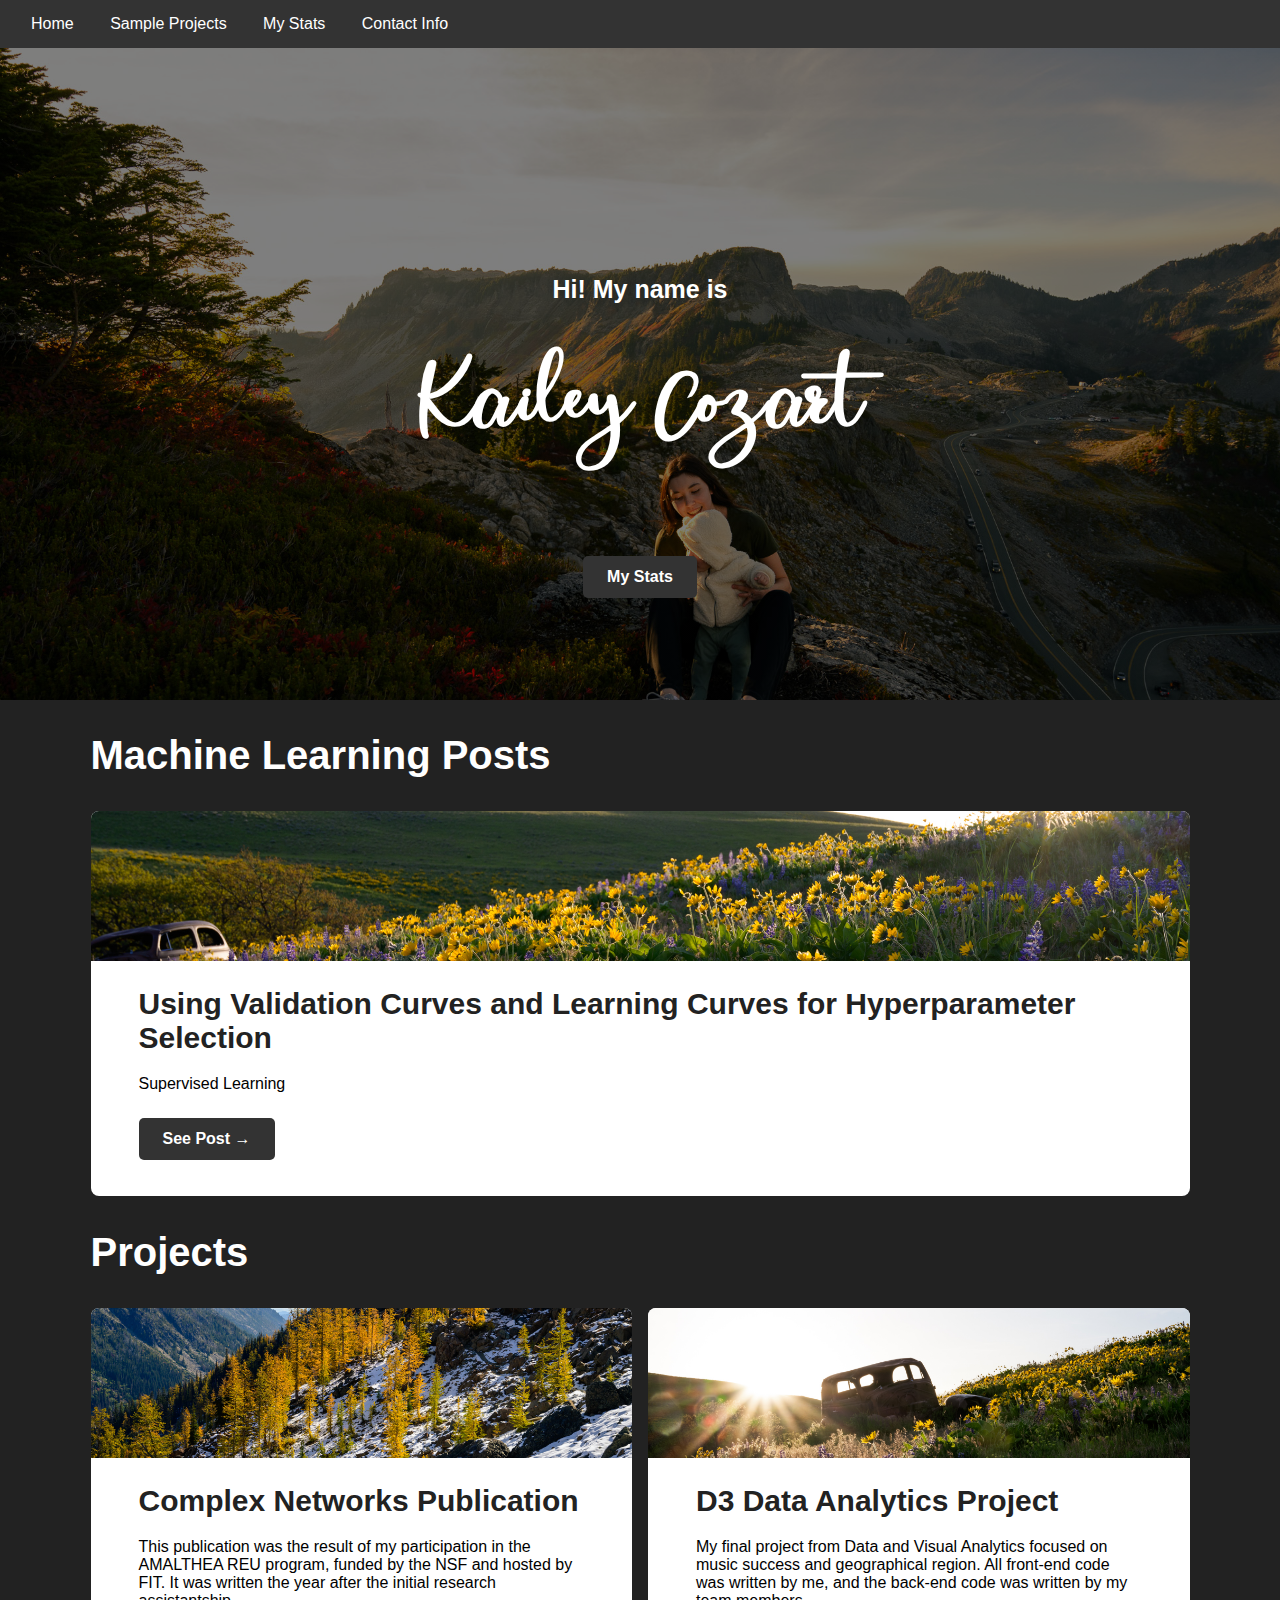
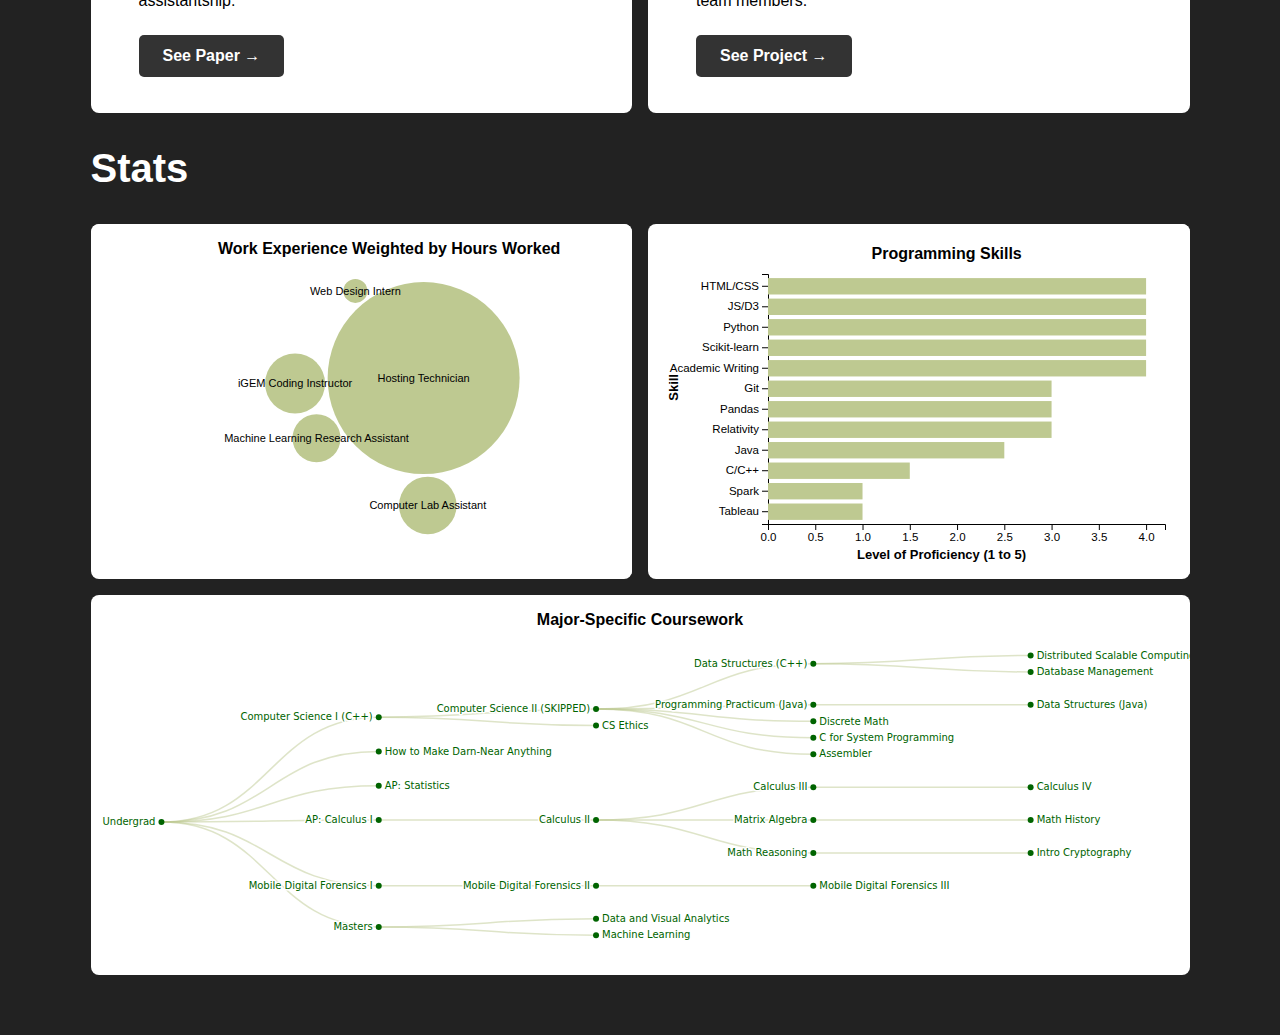
==== index.html @ 741b8b9d "Hide Unfinished Blog" ====
<!-- Written by: Kailey Cozart -->
<!-- References and Sources Listed at Document End: Denoted by [n]-->

<!-- Run Instructions:
    1) In command prompt either: 
    Python 3: python -m http.server 8000
    Python 2: python -m SimpleHTTPServer 8000
    2) In browser: http://localhost:8000/
    3) Navigate to location of index.html
-->

<!-- Limitations:
    1) Only tested in Chrome
    2) Not designed for devices smaller than 1100px
-->

<!DOCTYPE html>
    <meta content="utf-8" http-equiv="encoding">

    <head>
        <title>Kailey's Portfolio</title>

        <!-- D3 JS Library -->
        <script type="text/javascript" src="d3.min.js"></script>
        <script type="text/javascript" src="plot.min.js"></script>
        
        <!-- CSS -->    
        <link rel="stylesheet" type="text/css" href="styles.css">
    </head>

    <body>
        <!-- HTML Elements -->
        <div id="navbar" class="initial-nav">
            <a href="#" class="active">Home</a>
            <a href="#sample-projects">Sample Projects</a>
            <a href="#kaileys-stats">My Stats</a>
            <div class="dropdown">
                <a href="#sample-projects">Contact Info</a>
                <div class="dropdown-content">
                    <a href="https://www.linkedin.com/in/kailey-cozart/" target="_blank">LinkedIn</a>
                </div>
            </div>
        </div>
        <div class="heroDiv">
            <h3 class="fancyTextSmall">Hi! My name is</h1>
            <h1 class="fancyText">Kailey Cozart</h1>
            <a href="#kaileys-stats"><button class="hero-button">My Stats</button></a>
        </div>
        <div id="sample-projects">
            <h2>Machine Learning Posts</h2>
            <div class="grid"> <!-- [8] -->
                <div class="grid-div">
                    <div class="card"><img class="card-photos" src="images/card-photo-4.jpg">
                      <div class="card-content">
                        <h1 class="card-header-text">Using Validation Curves and Learning Curves for Hyperparameter Selection</h1>
                        <p class="card-paragraph-text">Supervised Learning</p>
                        <a href="ml_blogs/curves.html" target="_blank"><button class="card-buttons">See Post <span>&rarr;</span></button></a>
                      </div>
                    </div>
                </div>
                <!-- div class="grid-div">
                  <div class="card"><img class="card-photos" src="images/card-photo-1.jpg">
                    <div class="card-content">
                      <h1 class="card-header-text">Comparing Dimensionality Reduction Algorithms</h1>
                      <p class="card-paragraph-text">IN PROGRESS</p>
                      <a href="ml_blogs/dr.html" target="_blank"><button class="card-buttons">See Post <span>&rarr;</span></button></a>
                    </div>
                  </div>
                </div-->
                <!-- div class="grid-div">
                    <div class="card"><img class="card-photos" src="images/card-photo-3.jpg">
                      <div class="card-content">
                        <h1 class="card-header-text">Comparing Dimensionality Reduction Algorithms</h1>
                        <p class="card-paragraph-text">Unsupervised Learning</p>
                        <a href="ml_blogs/dr.html" target="_blank"><button class="card-buttons">See Post <span>&rarr;</span></button></a>
                      </div>
                    </div>
                </div>
                <div class="grid-div">
                  <div class="card"><img class="card-photos" src="images/card-photo-8.jpg">
                    <div class="card-content">
                      <h1 class="card-header-text">Randomized Optimization and RL</h1>
                      <p class="card-paragraph-text">Randomized Optimization and RL</p>
                      <a href="ml_blogs/dr.html" target="_blank"><button class="card-buttons">See Post <span>&rarr;</span></button></a>
                    </div>
                  </div>
                </div-->
            </div>
        </div>
        <div id="sample-projects">
            <h2>Projects</h2>
            <div class="grid"> <!-- [8] -->
                <div class="grid-div">
                    <div class="card"><img class="card-photos" src="images/card-photo-2.jpg">
                      <div class="card-content">
                        <h1 class="card-header-text">Complex Networks Publication</h1>
                        <p class="card-paragraph-text">This publication was the result of my participation in the AMALTHEA REU program, funded by the NSF and hosted by FIT. It was written the year after the initial research assistantship.</p>
                        <a href="https://link.springer.com/chapter/10.1007/978-3-030-36687-2_68" target="_blank"><button class="card-buttons">See Paper <span>&rarr;</span></button></a>
                      </div>
                    </div>
                </div>
                <div class="grid-div">
                  <div class="card"><img class="card-photos" src="images/card-photo-7.jpg">
                    <div class="card-content">
                      <h1 class="card-header-text">D3 Data Analytics Project</h1>
                      <p class="card-paragraph-text">My final project from Data and Visual Analytics focused on music success and geographical region. All front-end code was written by me, and the back-end code was written by my team members.</p>
                      <a href="d3_project/index.html" target="_blank"><button class="card-buttons">See Project <span>&rarr;</span></button></a>
                    </div>
                  </div>
                </div>
            </div>
        </div>
        <div id="kaileys-stats">
            <h2>Stats</h2>
            <div class="grid"> 
                <div class="grid-div">
                    <div id="bubble-chart" class="container"></div>
                </div>
                <div class="grid-div">
                    <div id="bar-chart" class="container"></div>
                </div>
                <div class="grid-div-long">
                    <div id="tree" class="container"></div>   
                </div>
            </div>
        </div>

        <!-- D3 and Vanilla JS -->
        <script>
            // Define Dimensions for SVGs
            margin = ({top: 20, right: 30, bottom: 30, left: 40})
            var height = 500
            var width = 954
            var genericContainerWidth = width + margin.left + margin.right - (width / 2)
            var genericContainerHeight = height + margin.top + margin.bottom - (height/ 2 ) + 50

            ////  Bubble Chart  //////////////////////////////////////////////////////////////////
            // File to be Loaded for Bubble Chart
            var bubbleChartProm = d3.csv("bubble-chart-data-2.csv")

            // Create SVG for Chart
            var bubbleContainerWidth = genericContainerWidth
            var bubbleContainerHeight = genericContainerHeight
            var bubbleChartSvg = d3.select("#bubble-chart")
                .append("svg")
                .attr("width", bubbleContainerWidth)
                .attr("height", bubbleContainerHeight)
            
            ////  Bar Chart  //////////////////////////////////////////////////////////////////
            // File to be Loaded for Bar Chart
            var barChartProm = d3.csv("bar-chart-data.csv")

            // Create SVG for Chart
            var barChartSvgNoGroup = d3.select("#bar-chart")
                .append("svg")
                .attr("width", genericContainerWidth)
                .attr("height", genericContainerHeight)
            var moveBarChartHorizontal = 75
            var moveBarChartVertical = 30
            var barChartSvg = barChartSvgNoGroup.append("g")
                .attr("transform","translate(" + (margin.left + moveBarChartHorizontal) + "," + (margin.top + moveBarChartVertical) + ")")

            ////  Tree  //////////////////////////////////////////////////////////////////
            // File to be Loaded for Tree
            var treeProm = d3.json("tree-data-2.json")
            
            ////  Promises  //////////////////////////////////////////////////////////////////
            Promise.all([bubbleChartProm, barChartProm, treeProm]).then(ready)

            ////  Ready  //////////////////////////////////////////////////////////////////
            function ready(data) { // This is called when the data has been read
                // We Now Unpack Loaded Data

                ////  Bubble Chart  //////////////////////////////////////////////////////////////////
                bubbleChartData = data[0].map(function(d) {
                    return {
                        name: d.name,
                        value: +d.value * 8 // Read values as numbers, re-size values for bubbles
                    }
                })

                ////  Bar Chart  //////////////////////////////////////////////////////////////////
                var barChartData = data[1].sort(function(b, a){return a.value - b.value})

                ////  Tree  //////////////////////////////////////////////////////////////////
                treeData = data[2]

                ////  Initial Render of All Components //////////////////////////////////////////////////////////////////
                createBubbleChart(bubbleChartData)
                createBarChart(barChartData)
                createTree(treeData)
            }

            
            ////  Tree  //////////////////////////////////////////////////////////////////
            function createTree(treeData) { // References: [4][5][6][7]
                stratifiedTreeData = d3.stratify()(treeData) // Make our data hierarchical
                root = d3.hierarchy(stratifiedTreeData)

                // Create Plot to be Appended Later
                const plot = Plot.plot({
                    axis: null,
                    marginTop: 10,
                    marginBottom: 10,
                    marginLeft: 70,
                    marginRight: 160,
                    width: 1100,
                    height: 300,
                    marks: [
                        Plot.tree(root.descendants(), {
                        path: (node) => node.ancestors().reverse().map(({ data: { id } }) => id).join("|"),
                        delimiter: "|",
                        stroke: "var(--tree-line-color)",
                            fill: (node) => { // Set fill based on level
                                if(node !== undefined) {
                                    if (node.data.data.value == 0) {
                                        return "var(--tree-undergrad-color)"
                                    } else if (node.data.data.value == 100) {
                                        return "var(--tree-100-color)"
                                    } else if (node.data.data.value == 200) {
                                        return "var(--tree-200-color)"
                                    } else if (node.data.data.value == 300) {
                                        return "var(--tree-300-color)"
                                    } else if (node.data.data.value == 400) {
                                        return "var(--tree-400-color)"
                                    } else if (node.data.data.value == 500) {
                                        return "var(--tree-masters-color)"
                                    } else if (node.data.data.value == 600) {
                                        return "var(--tree-600-color)"
                                    } else if (node.data.data.value == 700) {
                                        return "var(--tree-600-color)"
                                    }
                                }
                                return "var(--lighter-color)" 
                            }
                        })
                    ]
                })

                // Add Title to Tree
                tidy_tree = document.querySelector("#tree")
                textToAdd = document.createElement("p")
                textToAdd.innerHTML = "Major-Specific Coursework"
                textToAdd.classList.add("tree-title")
                tidy_tree.appendChild(textToAdd)
                tidy_tree.append(plot)
            }

            ////  Bubble Chart  //////////////////////////////////////////////////////////////////
            function createBubbleChart(bubbleChartData) {
                // Add Chart Title
                bubbleChartSvg.append("text")
                    .text("Work Experience Weighted by Hours Worked")
                    .attr("class", "title")
                    .attr("x", width / 2 - 350)
                    .attr("y", 30)

                // [2] Create Simulation
                var simulation = d3.forceSimulation(bubbleChartData)
                    .force("center", d3.forceCenter(bubbleContainerWidth / 2, bubbleContainerHeight / 2)) // Force center of simulation to be in the middle of the div
                    .force("collide", d3.forceCollide().radius(function(d) { return d.value + 2 })) // Force the bubbles to be near eachother with "+ n" pixels in between
                    .force("x", d3.forceX().strength(0.03).x(function(d) { return bubbleContainerWidth / 2})) // Pull bubbles' x coordinate in the direction of the center
                    .force("y", d3.forceY().strength(0.03).y(function(d) { return bubbleContainerHeight / 2 })) // Pull bubbles' y coordinate in the direction of the center

                // [2] Create Bubbles
                var bubbles = bubbleChartSvg.selectAll(".bubble")
                    .data(bubbleChartData)
                    .enter().append("g")
                    .attr("class", "bubble")
                    .attr("transform", function(d) { return "translate(" + d.x + "," + d.y + ")" })

                bubbles.append("circle")
                    .attr("r", function(d) { return d.value}) // Radius is the number in the value column of our csv
                    .style("fill", "var(--bubble-default-color)") // Bubble color
                    .on("mouseover", function () {
                        d3.select(this).style("fill", "var(--bubble-active-color)")
                    })
                    .on("mouseout", function () {
                        d3.select(this).style("fill", "var(--bubble-default-color)")
                    })

                // [2] Create Bubble Labels
                bubbles.append("text")
                    .attr("dy", ".35em") // Moving the y coordinate of the label so that the label is in the center of the circle
                    .style("text-anchor", "middle") // Anchor the text in the middle of the bubble
                    .text(function(d) { return d.name }) // Label is the string value inside the name column of our csv

                // [2] Start Simulation
                simulation.on("tick", function() {
                    bubbles.attr("transform", function(d) { 
                        return "translate(" + Math.max(d.value, Math.min(bubbleContainerWidth - d.value, d.x)) + "," 
                        + Math.max(d.value, Math.min(bubbleContainerHeight - d.value, d.y)) + ")" })
                })
            }

            ////  Bar Chart  //////////////////////////////////////////////////////////////////
            // Based on [3]
            function createBarChart(barChartData) {

                // Add Chart Title
                barChartSvg.append("text")
                    .text("Programming Skills")
                    .attr("class", "title")
                    .attr("x", width / 4 - 135)
                    .attr("y", -15)

                // Create Y Axis
                var y = d3.scaleBand()
                    .range([0, height / 2])
                    .domain(barChartData.map(function (d) { return d.skill }))
                    .padding(0.2)

                // Create Y Axis Group
                var y_axis = barChartSvg.append("g")
                    .attr("id", "y-axis-a")
                    .call(d3.axisLeft(y))
                    .attr("class", "chart-text")

                // Add Y Axis Label
                y_axis.append("text")
                    .text("Skill")
                    .attr("class", "axis-text")
                    .attr("transform", "rotate(-90)")
                    .attr("x", -100)
                    .attr("y", -90)
                    .style("fill", "black")

                // Create X Axis
                var maxValue = d3.max(barChartData, function (d) { return d.value }) * 1.05 // Max value of X plus a buffer of 0.05
                var x = d3.scaleLinear()
                    .domain([0, maxValue])
                    .range([0, width / 2 - 80])

                // Add X Axis
                var x_axis = barChartSvg.append("g")
                    .call(d3.axisBottom(x))
                    .attr("class", "chart-text")
                    .attr("transform", "translate(0," + height / 2 + ")")

                // Add X Axis Label
                x_axis.append("text")
                    .text("Level of Proficiency (1 to 5)")
                    .attr("class", "axis-text")
                    .attr("x", width / 4 - 65)
                    .attr("y", 35)
                    .style("fill", "black")

                // Create Bars
                barChartSvg.selectAll("mybar")
                    .data(barChartData)
                    .enter()
                    .append("rect")
                    .attr("x", 0)
                    .attr("y", function (d) { return y(d.skill) })
                    .attr("width", function (d) { return x(d.value) })
                    .attr("height", y.bandwidth())
                    .attr("fill", "var(--bar-default-color)")
                    .on("mouseover", function () {
                        d3.select(this).attr("fill", "var(--bar-active-color)")
                    })
                    .on("mouseout", function () {
                        d3.select(this).attr("fill", "var(--bar-default-color)")
                    })
            }

            ////  Navbar Scroll Function  //////////////////////////////////////////////////////////////////
            window.onscroll = function() {
                var navbar = document.getElementById('navbar')
                if (document.body.scrollTop > 20 || document.documentElement.scrollTop > 20) {
                    navbar.classList.add('sticky')
                } else {
                    navbar.classList.remove('sticky')
                }
            }

        </script>
    </body>
</html>

<!-- Sources:
    [1] pixelsurplus.com/products/showtime-free-handmade-calligraphy-font -- Font for Top Div
    [2] d3indepth.com/force-layout/ -- For Simulation Involving Bubbles
    [3] d3-graph-gallery.com/graph/barplot_ordered.html -- For Bar Chart Example
    [4] observablehq.com/plot/getting-started -- For Using Observable Plot
    [5] observablehq.com/@d3/d3-hierarchy -- For Tree Example
    [6] observablehq.com/@enjalot/emotion-tree -- For Tree Example
    [7] observablehq.com/@d3/tree-component -- For Tree Example
    [8] codepel.com/cards/css-cards-with-images -- Grid Cards Example
    [n-1] Some additional help from AI tools via Google searches and OpenAI queries. -- For all sections.
    [n] My previous d3 hw assignments in CSE6242. -- For all sections, especially promises, line charts, bar charts, and tables.

    Not Used Yet:
    [?] d3-graph-gallery.com/graph/line_color_gradient_svg.html -- For Color Gradient Creation
    [?] d3-graph-gallery.com/graph/interactivity_tooltip.html -- For an example of a tooltip.
    [?] stackoverflow.com/questions/22452112/nvd3-clear-svg-before-loading-new-chart -- For clearning svg.
-->
---- styles.css ----
/* Encompassing CSS */
:root {
    --darker-color: #222;
    --lighter-color: #333;
    --nav-active-text-color: #bec991;
    --nav-dropdown-hover-color: #555;
    --component-background-color: white;
    --bar-default-color: #bec991;
    --bar-active-color: darkgreen;
    --bubble-default-color: #bec991;
    --bubble-active-color: darkgreen;
    --tree-line-color: #bec991;
    --tree-undergrad-color: darkgreen;
    --tree-100-color: darkgreen;
    --tree-200-color: darkgreen;
    --tree-300-color: darkgreen;
    --tree-400-color: darkgreen;
    --tree-masters-color: darkgreen;
    --tree-600-color: darkgreen;
}

body, svg {
    background-color: var(--darker-color);
}

h2 {
    font-family: sans-serif;
    font-weight: bold;
    font-size: 40px;
    color: var(--component-background-color);
}

a.text-a {
    font-style: italic;
    color: white;
    text-decoration: none;
}

a.text-a:hover {
    font-weight: bold;
}

/* Navbar CSS */
#navbar {
    font-family: sans-serif;
    padding: 15px;
    position: fixed;
    top: 0;
    width: 100%;
    z-index: 1000;
    transition: background-color 0.3s;
}

#navbar a {
    color: white;
    padding: 14px 16px;
    text-decoration: none;
    font-size: 16px;
    transition: color 0.3s;
}

#navbar a:hover {
    color: var(--nav-active-text-color);
}

.initial-nav {
    background-color: var(--lighter-color);
}

.sticky {
    background-color: var(--darker-color);
}

.dropdown {
    display: inline-block;
}

.dropdown-content {
    display: none;
    position: absolute;
    background-color: var(--lighter-color);
    min-width: 160px;
    box-shadow: 0 8px 16px rgba(0,0,0,0.2);
    z-index: 1;
}

.dropdown-content a {
    color: white;
    padding: 12px 16px;
    display: block;
    text-decoration: none;
}

.dropdown-content a:hover {
    background-color: var(--nav-dropdown-hover-color);
}

.dropdown:hover .dropdown-content {
    display: block;
}

/* Hero Div Component */
body {
    margin: 0px;
}

.heroDiv {
    height: 600px;
    width: 100%;
    min-width: 1100px; /* Keep hero div width at 100% for smaller screens. */
    background: linear-gradient(rgba(0, 0, 0, 0.5), rgba(0, 0, 0, 0.5)), url(images/hero-photo.jpg) no-repeat center center fixed;
        -webkit-background-size: cover;
        -moz-background-size: cover;
        -o-background-size: cover;
        background-size: cover;
    padding-top: 100px;
    text-align: center;
}

@font-face { /* [1] Special Font */
    font-family: showtime;
    src: url(showtime_font/Showtime-Regular.otf) format('otf'),
        url(showtime_font/Showtime-Regular.woff) format('woff'),
        url(showtime_font/Showtime-Regular.woff2) format('woff2'),
        url(showtime_font/Showtime-Regular.ttf) format('ttf');
}

.fancyTextSmall, .fancyText {
    position: relative;
    z-index: 1;
    color: white;
}

.fancyTextSmall {
    font-family: sans-serif;
    font-size: 25px;
    padding-top: 150px;
}

.fancyText {
    font-family: showtime;
    color: white;
    font-size: 100px;
    margin-top: 0px;
}

.hero-button, .card-buttons {
    display: inline-block;
    padding: 12px 24px;
    font-size: 16px;
    font-weight: bold;
    text-align: center;
    text-decoration: none;
    cursor: pointer;
    border: none;
    border-radius: 5px;
    transition: background-color 0.3s, color 0.3s;
    background-color: var(--lighter-color);
    color: white;
}

.hero-button:hover, .card-buttons:hover {
    background-color: var(--darker-color);
}

/* Shared Component CSS */
#kaileys-stats, #sample-projects {
    width: 1099px;
    margin: auto;
}

#bubble-chart > svg, #line-chart > svg, #bar-chart > svg {
    background-color: var(--component-background-color);
    border-radius: 8px;
    margin-bottom: 1px;
}

.container {
    float: left;
}

.title {
    font-family: sans-serif;
    font-weight: bold;
}

.axis-text {
    font-size: 13px;
    font-weight: bolder;
}

.chart-text {
    font-size: 11.5px;
}

/* Stat Section */
#kaileys-stats {
    margin-bottom: 30px;
    padding-top: 0px;
}

.grid-div-long {
    grid-column: span 2;
}
        
/* Bubble Chart Component */
.bubble {
    font-family: sans-serif;
    font-size: 11px;
}

/* Bar Chart Component */
#bar-chart { 
    margin-left: 5px;
}

/* margin-left: 5px; */
.plot-d6a7b5 {
    background-color: var(--component-background-color);
}

#tree {
    padding-bottom: 30px;
    margin-bottom: 30px;
    background-color: var(--component-background-color);
    border-radius: 8px;
}

.tree-title {
    text-align: center;
    font-family: sans-serif;
    font-weight: bold;
}

/* Sample Projects Section [8] */
#sample-projects {
    background-color: var(--darker-color);
    margin-bottom: 30px;
}

.grid {
    display: grid;
    width: 100%;
    gap: 1rem;
    grid-template-columns: repeat(auto-fit, minmax(30rem, 1fr));
    align-items: start;
}

@media (max-width: 60em) {
    .grid {
        gap: 3rem;
    }
}

.grid-div {
    background-color: #fff;
    border-radius: 8px;
    overflow: hidden;
    /* box-shadow: 0 3rem 6rem rgba(0, 0, 0, 0.1); */
    cursor: pointer;
    transition: 0.2s;
}

.grid-div:hover {
    /* transform: translateY(-0.5%); Move card up on mouseover */
    /* box-shadow: 0 4rem 8rem rgba(0, 0, 0, 0.2); Change box shadow on mouseover */
}

.card-photos {
    display: block;
    width: 100%;
    height: 150px;
    object-fit: cover;
}

.card-content {
    padding: 1rem 3rem;
}

.card-header-text, .card-paragraph-text {
    font-family: sans-serif;
}

.card-header-text {
    font-size: 30px;
    font-weight: bold;
    color: var(--darker-color);
    margin-top: 10px;
}

.card-paragraph-text {
    margin-bottom: 25px;
}

.card-buttons {
    margin-bottom: 20px;
}

/* Blog Posts Section */

.blog-text {
    color: white;
    padding-right: 15em;
    font-family: sans-serif;
}

.blog-photos {
    width: 50%;
    border-radius: 5px;
}

.blog-subheader {
    color: white;
    font-style: italic;
    letter-spacing: 0.1em;
    font-family: sans-serif;
}
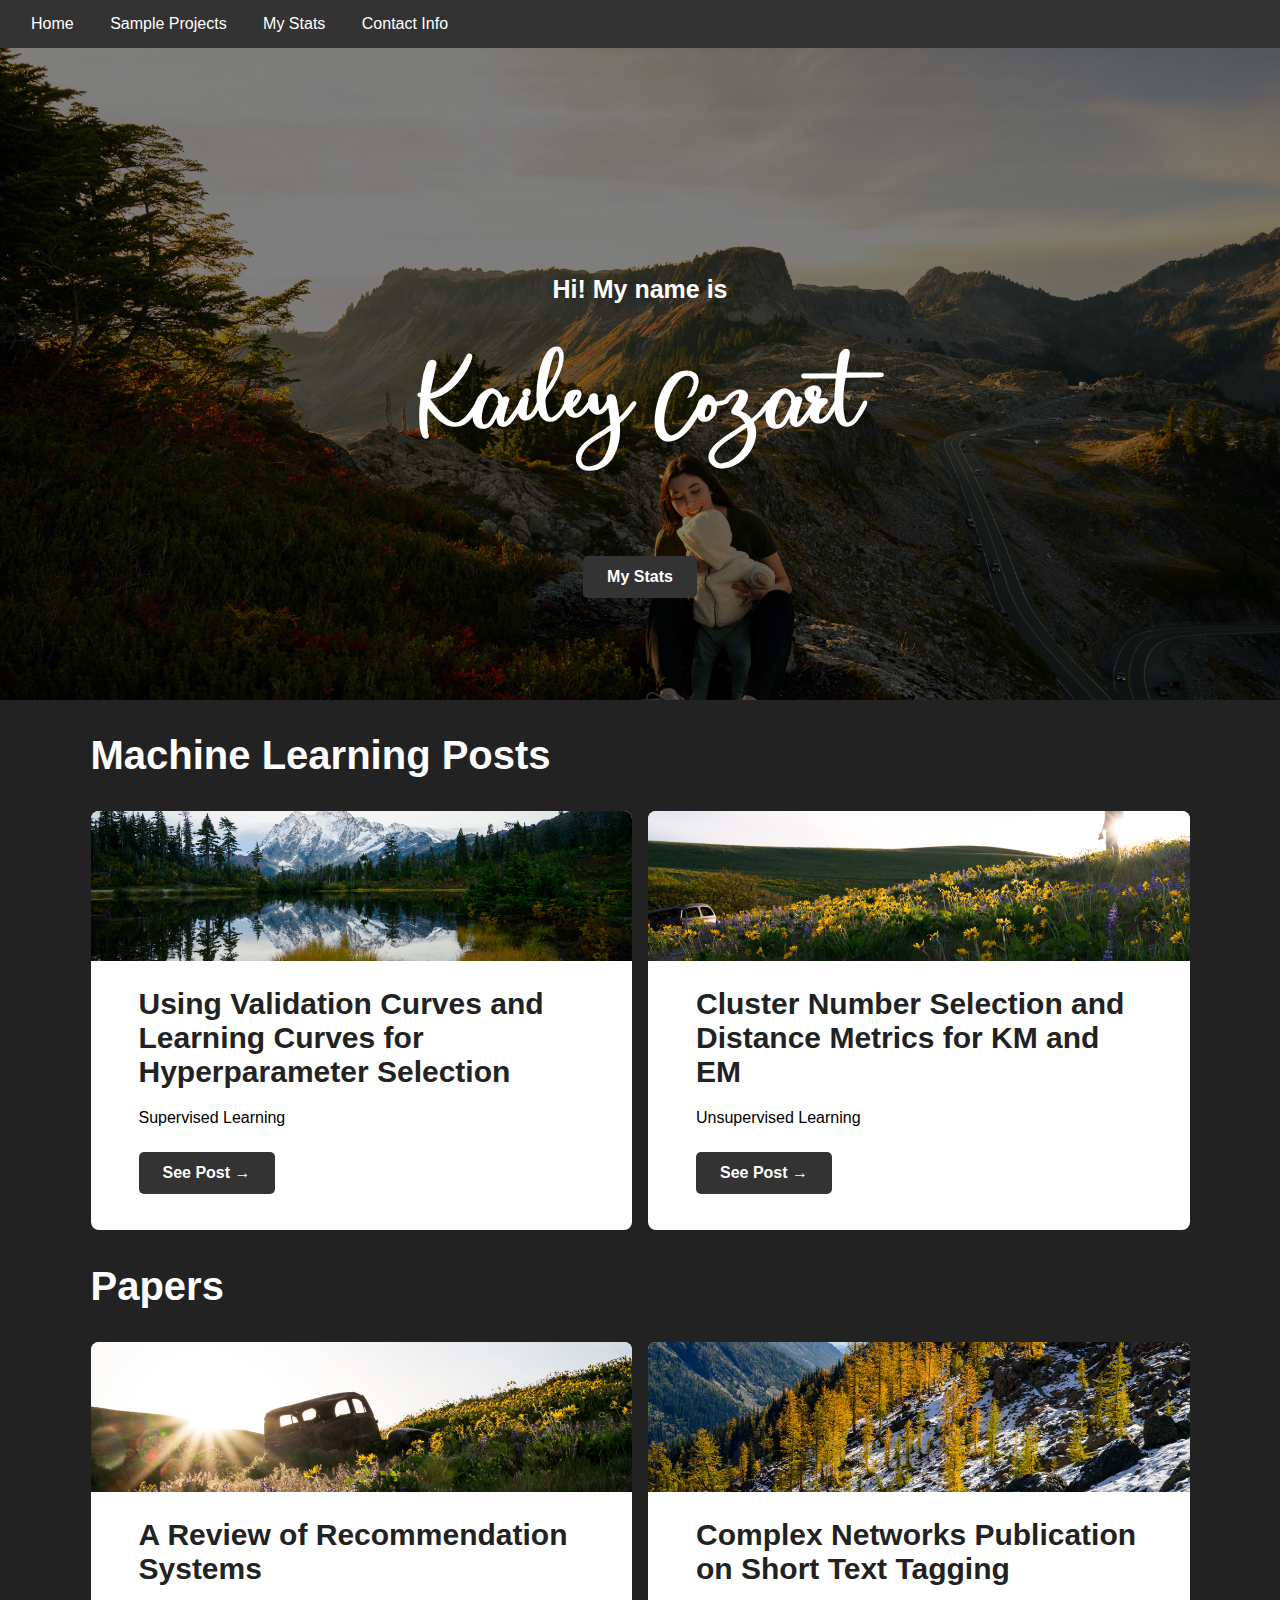
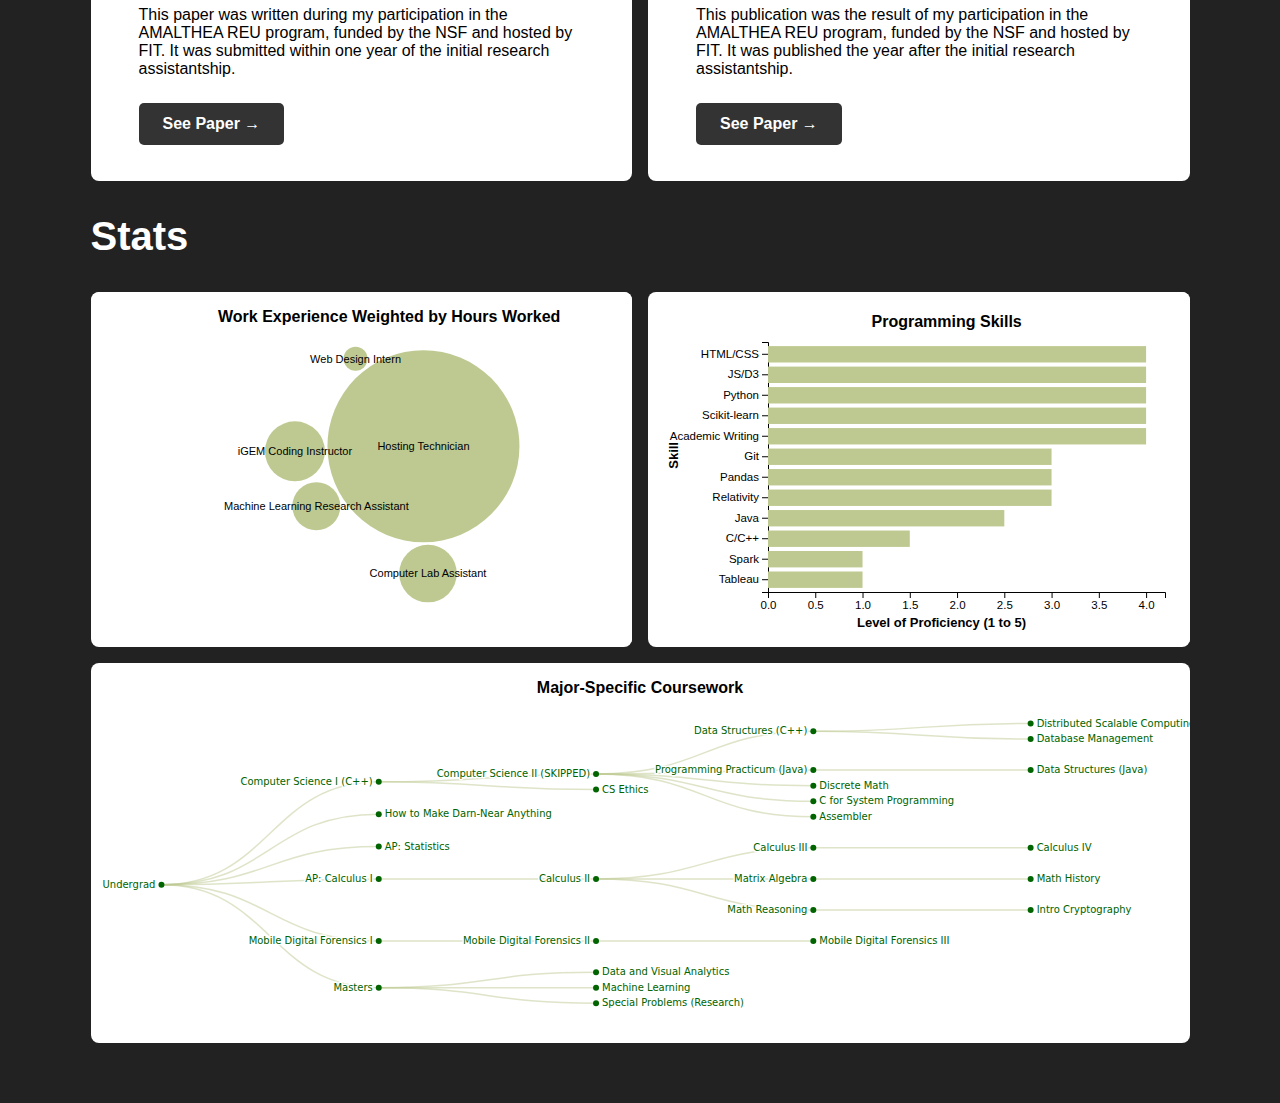
==== commit 041e678b: "Added unsupervised learning post. Removed projects section for now." ====
--- a/index.html
+++ b/index.html
@@ -1,396 +1,412 @@
-<!-- Written by: Kailey Cozart -->
-<!-- References and Sources Listed at Document End: Denoted by [n]-->
-
-<!-- Run Instructions:
-    1) In command prompt either: 
-    Python 3: python -m http.server 8000
-    Python 2: python -m SimpleHTTPServer 8000
-    2) In browser: http://localhost:8000/
-    3) Navigate to location of index.html
--->
-
-<!-- Limitations:
-    1) Only tested in Chrome
-    2) Not designed for devices smaller than 1100px
--->
-
-<!DOCTYPE html>
-    <meta content="utf-8" http-equiv="encoding">
-
-    <head>
-        <title>Kailey's Portfolio</title>
-
-        <!-- D3 JS Library -->
-        <script type="text/javascript" src="d3.min.js"></script>
-        <script type="text/javascript" src="plot.min.js"></script>
-        
-        <!-- CSS -->    
-        <link rel="stylesheet" type="text/css" href="styles.css">
-    </head>
-
-    <body>
-        <!-- HTML Elements -->
-        <div id="navbar" class="initial-nav">
-            <a href="#" class="active">Home</a>
-            <a href="#sample-projects">Sample Projects</a>
-            <a href="#kaileys-stats">My Stats</a>
-            <div class="dropdown">
-                <a href="#sample-projects">Contact Info</a>
-                <div class="dropdown-content">
-                    <a href="https://www.linkedin.com/in/kailey-cozart/" target="_blank">LinkedIn</a>
-                </div>
-            </div>
-        </div>
-        <div class="heroDiv">
-            <h3 class="fancyTextSmall">Hi! My name is</h1>
-            <h1 class="fancyText">Kailey Cozart</h1>
-            <a href="#kaileys-stats"><button class="hero-button">My Stats</button></a>
-        </div>
-        <div id="sample-projects">
-            <h2>Machine Learning Posts</h2>
-            <div class="grid"> <!-- [8] -->
-                <div class="grid-div">
-                    <div class="card"><img class="card-photos" src="images/card-photo-4.jpg">
-                      <div class="card-content">
-                        <h1 class="card-header-text">Using Validation Curves and Learning Curves for Hyperparameter Selection</h1>
-                        <p class="card-paragraph-text">Supervised Learning</p>
-                        <a href="ml_blogs/curves.html" target="_blank"><button class="card-buttons">See Post <span>&rarr;</span></button></a>
-                      </div>
-                    </div>
-                </div>
-                <!-- div class="grid-div">
-                  <div class="card"><img class="card-photos" src="images/card-photo-1.jpg">
-                    <div class="card-content">
-                      <h1 class="card-header-text">Comparing Dimensionality Reduction Algorithms</h1>
-                      <p class="card-paragraph-text">IN PROGRESS</p>
-                      <a href="ml_blogs/dr.html" target="_blank"><button class="card-buttons">See Post <span>&rarr;</span></button></a>
-                    </div>
-                  </div>
-                </div-->
-                <!-- div class="grid-div">
-                    <div class="card"><img class="card-photos" src="images/card-photo-3.jpg">
-                      <div class="card-content">
-                        <h1 class="card-header-text">Comparing Dimensionality Reduction Algorithms</h1>
-                        <p class="card-paragraph-text">Unsupervised Learning</p>
-                        <a href="ml_blogs/dr.html" target="_blank"><button class="card-buttons">See Post <span>&rarr;</span></button></a>
-                      </div>
-                    </div>
-                </div>
-                <div class="grid-div">
-                  <div class="card"><img class="card-photos" src="images/card-photo-8.jpg">
-                    <div class="card-content">
-                      <h1 class="card-header-text">Randomized Optimization and RL</h1>
-                      <p class="card-paragraph-text">Randomized Optimization and RL</p>
-                      <a href="ml_blogs/dr.html" target="_blank"><button class="card-buttons">See Post <span>&rarr;</span></button></a>
-                    </div>
-                  </div>
-                </div-->
-            </div>
-        </div>
-        <div id="sample-projects">
-            <h2>Projects</h2>
-            <div class="grid"> <!-- [8] -->
-                <div class="grid-div">
-                    <div class="card"><img class="card-photos" src="images/card-photo-2.jpg">
-                      <div class="card-content">
-                        <h1 class="card-header-text">Complex Networks Publication</h1>
-                        <p class="card-paragraph-text">This publication was the result of my participation in the AMALTHEA REU program, funded by the NSF and hosted by FIT. It was written the year after the initial research assistantship.</p>
-                        <a href="https://link.springer.com/chapter/10.1007/978-3-030-36687-2_68" target="_blank"><button class="card-buttons">See Paper <span>&rarr;</span></button></a>
-                      </div>
-                    </div>
-                </div>
-                <div class="grid-div">
-                  <div class="card"><img class="card-photos" src="images/card-photo-7.jpg">
-                    <div class="card-content">
-                      <h1 class="card-header-text">D3 Data Analytics Project</h1>
-                      <p class="card-paragraph-text">My final project from Data and Visual Analytics focused on music success and geographical region. All front-end code was written by me, and the back-end code was written by my team members.</p>
-                      <a href="d3_project/index.html" target="_blank"><button class="card-buttons">See Project <span>&rarr;</span></button></a>
-                    </div>
-                  </div>
-                </div>
-            </div>
-        </div>
-        <div id="kaileys-stats">
-            <h2>Stats</h2>
-            <div class="grid"> 
-                <div class="grid-div">
-                    <div id="bubble-chart" class="container"></div>
-                </div>
-                <div class="grid-div">
-                    <div id="bar-chart" class="container"></div>
-                </div>
-                <div class="grid-div-long">
-                    <div id="tree" class="container"></div>   
-                </div>
-            </div>
-        </div>
-
-        <!-- D3 and Vanilla JS -->
-        <script>
-            // Define Dimensions for SVGs
-            margin = ({top: 20, right: 30, bottom: 30, left: 40})
-            var height = 500
-            var width = 954
-            var genericContainerWidth = width + margin.left + margin.right - (width / 2)
-            var genericContainerHeight = height + margin.top + margin.bottom - (height/ 2 ) + 50
-
-            ////  Bubble Chart  //////////////////////////////////////////////////////////////////
-            // File to be Loaded for Bubble Chart
-            var bubbleChartProm = d3.csv("bubble-chart-data-2.csv")
-
-            // Create SVG for Chart
-            var bubbleContainerWidth = genericContainerWidth
-            var bubbleContainerHeight = genericContainerHeight
-            var bubbleChartSvg = d3.select("#bubble-chart")
-                .append("svg")
-                .attr("width", bubbleContainerWidth)
-                .attr("height", bubbleContainerHeight)
-            
-            ////  Bar Chart  //////////////////////////////////////////////////////////////////
-            // File to be Loaded for Bar Chart
-            var barChartProm = d3.csv("bar-chart-data.csv")
-
-            // Create SVG for Chart
-            var barChartSvgNoGroup = d3.select("#bar-chart")
-                .append("svg")
-                .attr("width", genericContainerWidth)
-                .attr("height", genericContainerHeight)
-            var moveBarChartHorizontal = 75
-            var moveBarChartVertical = 30
-            var barChartSvg = barChartSvgNoGroup.append("g")
-                .attr("transform","translate(" + (margin.left + moveBarChartHorizontal) + "," + (margin.top + moveBarChartVertical) + ")")
-
-            ////  Tree  //////////////////////////////////////////////////////////////////
-            // File to be Loaded for Tree
-            var treeProm = d3.json("tree-data-2.json")
-            
-            ////  Promises  //////////////////////////////////////////////////////////////////
-            Promise.all([bubbleChartProm, barChartProm, treeProm]).then(ready)
-
-            ////  Ready  //////////////////////////////////////////////////////////////////
-            function ready(data) { // This is called when the data has been read
-                // We Now Unpack Loaded Data
-
-                ////  Bubble Chart  //////////////////////////////////////////////////////////////////
-                bubbleChartData = data[0].map(function(d) {
-                    return {
-                        name: d.name,
-                        value: +d.value * 8 // Read values as numbers, re-size values for bubbles
-                    }
-                })
-
-                ////  Bar Chart  //////////////////////////////////////////////////////////////////
-                var barChartData = data[1].sort(function(b, a){return a.value - b.value})
-
-                ////  Tree  //////////////////////////////////////////////////////////////////
-                treeData = data[2]
-
-                ////  Initial Render of All Components //////////////////////////////////////////////////////////////////
-                createBubbleChart(bubbleChartData)
-                createBarChart(barChartData)
-                createTree(treeData)
-            }
-
-            
-            ////  Tree  //////////////////////////////////////////////////////////////////
-            function createTree(treeData) { // References: [4][5][6][7]
-                stratifiedTreeData = d3.stratify()(treeData) // Make our data hierarchical
-                root = d3.hierarchy(stratifiedTreeData)
-
-                // Create Plot to be Appended Later
-                const plot = Plot.plot({
-                    axis: null,
-                    marginTop: 10,
-                    marginBottom: 10,
-                    marginLeft: 70,
-                    marginRight: 160,
-                    width: 1100,
-                    height: 300,
-                    marks: [
-                        Plot.tree(root.descendants(), {
-                        path: (node) => node.ancestors().reverse().map(({ data: { id } }) => id).join("|"),
-                        delimiter: "|",
-                        stroke: "var(--tree-line-color)",
-                            fill: (node) => { // Set fill based on level
-                                if(node !== undefined) {
-                                    if (node.data.data.value == 0) {
-                                        return "var(--tree-undergrad-color)"
-                                    } else if (node.data.data.value == 100) {
-                                        return "var(--tree-100-color)"
-                                    } else if (node.data.data.value == 200) {
-                                        return "var(--tree-200-color)"
-                                    } else if (node.data.data.value == 300) {
-                                        return "var(--tree-300-color)"
-                                    } else if (node.data.data.value == 400) {
-                                        return "var(--tree-400-color)"
-                                    } else if (node.data.data.value == 500) {
-                                        return "var(--tree-masters-color)"
-                                    } else if (node.data.data.value == 600) {
-                                        return "var(--tree-600-color)"
-                                    } else if (node.data.data.value == 700) {
-                                        return "var(--tree-600-color)"
-                                    }
-                                }
-                                return "var(--lighter-color)" 
-                            }
-                        })
-                    ]
-                })
-
-                // Add Title to Tree
-                tidy_tree = document.querySelector("#tree")
-                textToAdd = document.createElement("p")
-                textToAdd.innerHTML = "Major-Specific Coursework"
-                textToAdd.classList.add("tree-title")
-                tidy_tree.appendChild(textToAdd)
-                tidy_tree.append(plot)
-            }
-
-            ////  Bubble Chart  //////////////////////////////////////////////////////////////////
-            function createBubbleChart(bubbleChartData) {
-                // Add Chart Title
-                bubbleChartSvg.append("text")
-                    .text("Work Experience Weighted by Hours Worked")
-                    .attr("class", "title")
-                    .attr("x", width / 2 - 350)
-                    .attr("y", 30)
-
-                // [2] Create Simulation
-                var simulation = d3.forceSimulation(bubbleChartData)
-                    .force("center", d3.forceCenter(bubbleContainerWidth / 2, bubbleContainerHeight / 2)) // Force center of simulation to be in the middle of the div
-                    .force("collide", d3.forceCollide().radius(function(d) { return d.value + 2 })) // Force the bubbles to be near eachother with "+ n" pixels in between
-                    .force("x", d3.forceX().strength(0.03).x(function(d) { return bubbleContainerWidth / 2})) // Pull bubbles' x coordinate in the direction of the center
-                    .force("y", d3.forceY().strength(0.03).y(function(d) { return bubbleContainerHeight / 2 })) // Pull bubbles' y coordinate in the direction of the center
-
-                // [2] Create Bubbles
-                var bubbles = bubbleChartSvg.selectAll(".bubble")
-                    .data(bubbleChartData)
-                    .enter().append("g")
-                    .attr("class", "bubble")
-                    .attr("transform", function(d) { return "translate(" + d.x + "," + d.y + ")" })
-
-                bubbles.append("circle")
-                    .attr("r", function(d) { return d.value}) // Radius is the number in the value column of our csv
-                    .style("fill", "var(--bubble-default-color)") // Bubble color
-                    .on("mouseover", function () {
-                        d3.select(this).style("fill", "var(--bubble-active-color)")
-                    })
-                    .on("mouseout", function () {
-                        d3.select(this).style("fill", "var(--bubble-default-color)")
-                    })
-
-                // [2] Create Bubble Labels
-                bubbles.append("text")
-                    .attr("dy", ".35em") // Moving the y coordinate of the label so that the label is in the center of the circle
-                    .style("text-anchor", "middle") // Anchor the text in the middle of the bubble
-                    .text(function(d) { return d.name }) // Label is the string value inside the name column of our csv
-
-                // [2] Start Simulation
-                simulation.on("tick", function() {
-                    bubbles.attr("transform", function(d) { 
-                        return "translate(" + Math.max(d.value, Math.min(bubbleContainerWidth - d.value, d.x)) + "," 
-                        + Math.max(d.value, Math.min(bubbleContainerHeight - d.value, d.y)) + ")" })
-                })
-            }
-
-            ////  Bar Chart  //////////////////////////////////////////////////////////////////
-            // Based on [3]
-            function createBarChart(barChartData) {
-
-                // Add Chart Title
-                barChartSvg.append("text")
-                    .text("Programming Skills")
-                    .attr("class", "title")
-                    .attr("x", width / 4 - 135)
-                    .attr("y", -15)
-
-                // Create Y Axis
-                var y = d3.scaleBand()
-                    .range([0, height / 2])
-                    .domain(barChartData.map(function (d) { return d.skill }))
-                    .padding(0.2)
-
-                // Create Y Axis Group
-                var y_axis = barChartSvg.append("g")
-                    .attr("id", "y-axis-a")
-                    .call(d3.axisLeft(y))
-                    .attr("class", "chart-text")
-
-                // Add Y Axis Label
-                y_axis.append("text")
-                    .text("Skill")
-                    .attr("class", "axis-text")
-                    .attr("transform", "rotate(-90)")
-                    .attr("x", -100)
-                    .attr("y", -90)
-                    .style("fill", "black")
-
-                // Create X Axis
-                var maxValue = d3.max(barChartData, function (d) { return d.value }) * 1.05 // Max value of X plus a buffer of 0.05
-                var x = d3.scaleLinear()
-                    .domain([0, maxValue])
-                    .range([0, width / 2 - 80])
-
-                // Add X Axis
-                var x_axis = barChartSvg.append("g")
-                    .call(d3.axisBottom(x))
-                    .attr("class", "chart-text")
-                    .attr("transform", "translate(0," + height / 2 + ")")
-
-                // Add X Axis Label
-                x_axis.append("text")
-                    .text("Level of Proficiency (1 to 5)")
-                    .attr("class", "axis-text")
-                    .attr("x", width / 4 - 65)
-                    .attr("y", 35)
-                    .style("fill", "black")
-
-                // Create Bars
-                barChartSvg.selectAll("mybar")
-                    .data(barChartData)
-                    .enter()
-                    .append("rect")
-                    .attr("x", 0)
-                    .attr("y", function (d) { return y(d.skill) })
-                    .attr("width", function (d) { return x(d.value) })
-                    .attr("height", y.bandwidth())
-                    .attr("fill", "var(--bar-default-color)")
-                    .on("mouseover", function () {
-                        d3.select(this).attr("fill", "var(--bar-active-color)")
-                    })
-                    .on("mouseout", function () {
-                        d3.select(this).attr("fill", "var(--bar-default-color)")
-                    })
-            }
-
-            ////  Navbar Scroll Function  //////////////////////////////////////////////////////////////////
-            window.onscroll = function() {
-                var navbar = document.getElementById('navbar')
-                if (document.body.scrollTop > 20 || document.documentElement.scrollTop > 20) {
-                    navbar.classList.add('sticky')
-                } else {
-                    navbar.classList.remove('sticky')
-                }
-            }
-
-        </script>
-    </body>
-</html>
-
-<!-- Sources:
-    [1] pixelsurplus.com/products/showtime-free-handmade-calligraphy-font -- Font for Top Div
-    [2] d3indepth.com/force-layout/ -- For Simulation Involving Bubbles
-    [3] d3-graph-gallery.com/graph/barplot_ordered.html -- For Bar Chart Example
-    [4] observablehq.com/plot/getting-started -- For Using Observable Plot
-    [5] observablehq.com/@d3/d3-hierarchy -- For Tree Example
-    [6] observablehq.com/@enjalot/emotion-tree -- For Tree Example
-    [7] observablehq.com/@d3/tree-component -- For Tree Example
-    [8] codepel.com/cards/css-cards-with-images -- Grid Cards Example
-    [n-1] Some additional help from AI tools via Google searches and OpenAI queries. -- For all sections.
-    [n] My previous d3 hw assignments in CSE6242. -- For all sections, especially promises, line charts, bar charts, and tables.
-
-    Not Used Yet:
-    [?] d3-graph-gallery.com/graph/line_color_gradient_svg.html -- For Color Gradient Creation
-    [?] d3-graph-gallery.com/graph/interactivity_tooltip.html -- For an example of a tooltip.
-    [?] stackoverflow.com/questions/22452112/nvd3-clear-svg-before-loading-new-chart -- For clearning svg.
+<!-- Written by: Kailey Cozart -->
+<!-- References and Sources Listed at Document End: Denoted by [n]-->
+
+<!-- Run Instructions:
+    1) In command prompt either: 
+    Python 3: python -m http.server 8000
+    Python 2: python -m SimpleHTTPServer 8000
+    2) In browser: http://localhost:8000/
+    3) Navigate to location of index.html
+-->
+
+<!-- Limitations:
+    1) Only tested in Chrome
+    2) Not designed for devices smaller than 1100px
+-->
+
+<!DOCTYPE html>
+    <meta content="utf-8" http-equiv="encoding">
+
+    <head>
+        <title>Kailey's Portfolio</title>
+
+        <!-- D3 JS Library -->
+        <script type="text/javascript" src="d3.min.js"></script>
+        <script type="text/javascript" src="plot.min.js"></script>
+        
+        <!-- CSS -->    
+        <link rel="stylesheet" type="text/css" href="styles.css">
+    </head>
+
+    <body>
+        <!-- HTML Elements -->
+        <div id="navbar" class="initial-nav">
+            <a href="#" class="active">Home</a>
+            <a href="#sample-projects">Sample Projects</a>
+            <a href="#kaileys-stats">My Stats</a>
+            <div class="dropdown">
+                <a href="#sample-projects">Contact Info</a>
+                <div class="dropdown-content">
+                    <a href="https://www.linkedin.com/in/kailey-cozart/" target="_blank">LinkedIn</a>
+                </div>
+            </div>
+        </div>
+        <div class="heroDiv">
+            <h3 class="fancyTextSmall">Hi! My name is</h1>
+            <h1 class="fancyText">Kailey Cozart</h1>
+            <a href="#kaileys-stats"><button class="hero-button">My Stats</button></a>
+        </div>
+        <div id="sample-projects">
+            <h2>Machine Learning Posts</h2>
+            <div class="grid"> <!-- [8] -->
+                <div class="grid-div">
+                    <div class="card"><img class="card-photos" src="images/card-photo-8.jpg">
+                      <div class="card-content">
+                        <h1 class="card-header-text">Using Validation Curves and Learning Curves for Hyperparameter Selection</h1>
+                        <p class="card-paragraph-text">Supervised Learning</p>
+                        <a href="ml_blogs/curves.html" target="_blank"><button class="card-buttons">See Post <span>&rarr;</span></button></a>
+                      </div>
+                    </div>
+                </div>
+                <div class="grid-div">
+                  <div class="card"><img class="card-photos" src="images/card-photo-4.jpg">
+                    <div class="card-content">
+                      <h1 class="card-header-text">Cluster Number Selection and Distance Metrics for KM and EM</h1>
+                      <p class="card-paragraph-text">Unsupervised Learning</p>
+                      <a href="ml_blogs/dr.html" target="_blank"><button class="card-buttons">See Post <span>&rarr;</span></button></a>
+                    </div>
+                  </div>
+                </div>
+                <!-- div class="grid-div">
+                    <div class="card"><img class="card-photos" src="images/card-photo-3.jpg">
+                      <div class="card-content">
+                        <h1 class="card-header-text">Comparing Dimensionality Reduction Algorithms</h1>
+                        <p class="card-paragraph-text">Unsupervised Learning</p>
+                        <a href="ml_blogs/dr.html" target="_blank"><button class="card-buttons">See Post <span>&rarr;</span></button></a>
+                      </div>
+                    </div>
+                </div>
+                <div class="grid-div">
+                  <div class="card"><img class="card-photos" src="images/card-photo-8.jpg">
+                    <div class="card-content">
+                      <h1 class="card-header-text">Randomized Optimization and RL</h1>
+                      <p class="card-paragraph-text">Randomized Optimization and RL</p>
+                      <a href="ml_blogs/dr.html" target="_blank"><button class="card-buttons">See Post <span>&rarr;</span></button></a>
+                    </div>
+                  </div>
+                </div-->
+            </div>
+        </div>
+        <div id="sample-projects">
+            <h2>Papers</h2>
+            <div class="grid"> <!-- [8] -->
+                <div class="grid-div">
+                    <div class="card"><img class="card-photos" src="images/card-photo-7.jpg">
+                      <div class="card-content">
+                        <h1 class="card-header-text">A Review of Recommendation Systems</h1>
+                        <p class="card-paragraph-text">This paper was written during my participation in the AMALTHEA REU program, funded by the NSF and hosted by FIT. It was submitted within one year of the initial research assistantship.</p>
+                        <a href="https://arxiv.org/abs/1811.11866" target="_blank"><button class="card-buttons">See Paper <span>&rarr;</span></button></a>
+                      </div>
+                    </div>
+                </div>
+                <div class="grid-div">
+                    <div class="card"><img class="card-photos" src="images/card-photo-2.jpg">
+                      <div class="card-content">
+                        <h1 class="card-header-text">Complex Networks Publication on Short Text Tagging</h1>
+                        <p class="card-paragraph-text">This publication was the result of my participation in the AMALTHEA REU program, funded by the NSF and hosted by FIT. It was published the year after the initial research assistantship.</p>
+                        <a href="https://link.springer.com/chapter/10.1007/978-3-030-36687-2_68" target="_blank"><button class="card-buttons">See Paper <span>&rarr;</span></button></a>
+                      </div>
+                    </div>
+                </div>
+            </div>
+        </div>
+        <!--div id="sample-projects">
+            <h2>Projects</h2>
+            <div class="grid"> <!-- [8] -->
+                <!--div class="grid-div">
+                  <div class="card"><img class="card-photos" src="images/card-photo-7.jpg">
+                    <div class="card-content">
+                      <h1 class="card-header-text">D3 Data Analytics Project</h1>
+                      <p class="card-paragraph-text">My final project from Data and Visual Analytics focused on music success and geographical region. All front-end code was written by me, and the back-end code was written by my team members.</p>
+                      <a href="d3_project/index.html" target="_blank"><button class="card-buttons">See Project <span>&rarr;</span></button></a>
+                     </div>
+                  </div>
+                </div>
+            </div>
+        </div-->
+        <div id="kaileys-stats">
+            <h2>Stats</h2>
+            <div class="grid"> 
+                <div class="grid-div">
+                    <div id="bubble-chart" class="container"></div>
+                </div>
+                <div class="grid-div">
+                    <div id="bar-chart" class="container"></div>
+                </div>
+                <div class="grid-div-long">
+                    <div id="tree" class="container"></div>   
+                </div>
+            </div>
+        </div>
+
+        <!-- D3 and Vanilla JS -->
+        <script>
+            // Define Dimensions for SVGs
+            margin = ({top: 20, right: 30, bottom: 30, left: 40})
+            var height = 500
+            var width = 954
+            var genericContainerWidth = width + margin.left + margin.right - (width / 2)
+            var genericContainerHeight = height + margin.top + margin.bottom - (height/ 2 ) + 50
+
+            ////  Bubble Chart  //////////////////////////////////////////////////////////////////
+            // File to be Loaded for Bubble Chart
+            var bubbleChartProm = d3.csv("bubble-chart-data-2.csv")
+
+            // Create SVG for Chart
+            var bubbleContainerWidth = genericContainerWidth
+            var bubbleContainerHeight = genericContainerHeight
+            var bubbleChartSvg = d3.select("#bubble-chart")
+                .append("svg")
+                .attr("width", bubbleContainerWidth)
+                .attr("height", bubbleContainerHeight)
+            
+            ////  Bar Chart  //////////////////////////////////////////////////////////////////
+            // File to be Loaded for Bar Chart
+            var barChartProm = d3.csv("bar-chart-data.csv")
+
+            // Create SVG for Chart
+            var barChartSvgNoGroup = d3.select("#bar-chart")
+                .append("svg")
+                .attr("width", genericContainerWidth)
+                .attr("height", genericContainerHeight)
+            var moveBarChartHorizontal = 75
+            var moveBarChartVertical = 30
+            var barChartSvg = barChartSvgNoGroup.append("g")
+                .attr("transform","translate(" + (margin.left + moveBarChartHorizontal) + "," + (margin.top + moveBarChartVertical) + ")")
+
+            ////  Tree  //////////////////////////////////////////////////////////////////
+            // File to be Loaded for Tree
+            var treeProm = d3.json("tree-data-2.json")
+            
+            ////  Promises  //////////////////////////////////////////////////////////////////
+            Promise.all([bubbleChartProm, barChartProm, treeProm]).then(ready)
+
+            ////  Ready  //////////////////////////////////////////////////////////////////
+            function ready(data) { // This is called when the data has been read
+                // We Now Unpack Loaded Data
+
+                ////  Bubble Chart  //////////////////////////////////////////////////////////////////
+                bubbleChartData = data[0].map(function(d) {
+                    return {
+                        name: d.name,
+                        value: +d.value * 8 // Read values as numbers, re-size values for bubbles
+                    }
+                })
+
+                ////  Bar Chart  //////////////////////////////////////////////////////////////////
+                var barChartData = data[1].sort(function(b, a){return a.value - b.value})
+
+                ////  Tree  //////////////////////////////////////////////////////////////////
+                treeData = data[2]
+
+                ////  Initial Render of All Components //////////////////////////////////////////////////////////////////
+                createBubbleChart(bubbleChartData)
+                createBarChart(barChartData)
+                createTree(treeData)
+            }
+
+            
+            ////  Tree  //////////////////////////////////////////////////////////////////
+            function createTree(treeData) { // References: [4][5][6][7]
+                stratifiedTreeData = d3.stratify()(treeData) // Make our data hierarchical
+                root = d3.hierarchy(stratifiedTreeData)
+
+                // Create Plot to be Appended Later
+                const plot = Plot.plot({
+                    axis: null,
+                    marginTop: 10,
+                    marginBottom: 10,
+                    marginLeft: 70,
+                    marginRight: 160,
+                    width: 1100,
+                    height: 300,
+                    marks: [
+                        Plot.tree(root.descendants(), {
+                        path: (node) => node.ancestors().reverse().map(({ data: { id } }) => id).join("|"),
+                        delimiter: "|",
+                        stroke: "var(--tree-line-color)",
+                            fill: (node) => { // Set fill based on level
+                                if(node !== undefined) {
+                                    if (node.data.data.value == 0) {
+                                        return "var(--tree-undergrad-color)"
+                                    } else if (node.data.data.value == 100) {
+                                        return "var(--tree-100-color)"
+                                    } else if (node.data.data.value == 200) {
+                                        return "var(--tree-200-color)"
+                                    } else if (node.data.data.value == 300) {
+                                        return "var(--tree-300-color)"
+                                    } else if (node.data.data.value == 400) {
+                                        return "var(--tree-400-color)"
+                                    } else if (node.data.data.value == 500) {
+                                        return "var(--tree-masters-color)"
+                                    } else if (node.data.data.value == 600) {
+                                        return "var(--tree-600-color)"
+                                    } else if (node.data.data.value == 700) {
+                                        return "var(--tree-600-color)"
+                                    } else if (node.data.data.value == 800) {
+                                        return "var(--tree-600-color)"
+                                    }
+                                }
+                                return "var(--lighter-color)" 
+                            }
+                        })
+                    ]
+                })
+
+                // Add Title to Tree
+                tidy_tree = document.querySelector("#tree")
+                textToAdd = document.createElement("p")
+                textToAdd.innerHTML = "Major-Specific Coursework"
+                textToAdd.classList.add("tree-title")
+                tidy_tree.appendChild(textToAdd)
+                tidy_tree.append(plot)
+            }
+
+            ////  Bubble Chart  //////////////////////////////////////////////////////////////////
+            function createBubbleChart(bubbleChartData) {
+                // Add Chart Title
+                bubbleChartSvg.append("text")
+                    .text("Work Experience Weighted by Hours Worked")
+                    .attr("class", "title")
+                    .attr("x", width / 2 - 350)
+                    .attr("y", 30)
+
+                // [2] Create Simulation
+                var simulation = d3.forceSimulation(bubbleChartData)
+                    .force("center", d3.forceCenter(bubbleContainerWidth / 2, bubbleContainerHeight / 2)) // Force center of simulation to be in the middle of the div
+                    .force("collide", d3.forceCollide().radius(function(d) { return d.value + 2 })) // Force the bubbles to be near eachother with "+ n" pixels in between
+                    .force("x", d3.forceX().strength(0.03).x(function(d) { return bubbleContainerWidth / 2})) // Pull bubbles' x coordinate in the direction of the center
+                    .force("y", d3.forceY().strength(0.03).y(function(d) { return bubbleContainerHeight / 2 })) // Pull bubbles' y coordinate in the direction of the center
+
+                // [2] Create Bubbles
+                var bubbles = bubbleChartSvg.selectAll(".bubble")
+                    .data(bubbleChartData)
+                    .enter().append("g")
+                    .attr("class", "bubble")
+                    .attr("transform", function(d) { return "translate(" + d.x + "," + d.y + ")" })
+
+                bubbles.append("circle")
+                    .attr("r", function(d) { return d.value}) // Radius is the number in the value column of our csv
+                    .style("fill", "var(--bubble-default-color)") // Bubble color
+                    .on("mouseover", function () {
+                        d3.select(this).style("fill", "var(--bubble-active-color)")
+                    })
+                    .on("mouseout", function () {
+                        d3.select(this).style("fill", "var(--bubble-default-color)")
+                    })
+
+                // [2] Create Bubble Labels
+                bubbles.append("text")
+                    .attr("dy", ".35em") // Moving the y coordinate of the label so that the label is in the center of the circle
+                    .style("text-anchor", "middle") // Anchor the text in the middle of the bubble
+                    .text(function(d) { return d.name }) // Label is the string value inside the name column of our csv
+
+                // [2] Start Simulation
+                simulation.on("tick", function() {
+                    bubbles.attr("transform", function(d) { 
+                        return "translate(" + Math.max(d.value, Math.min(bubbleContainerWidth - d.value, d.x)) + "," 
+                        + Math.max(d.value, Math.min(bubbleContainerHeight - d.value, d.y)) + ")" })
+                })
+            }
+
+            ////  Bar Chart  //////////////////////////////////////////////////////////////////
+            // Based on [3]
+            function createBarChart(barChartData) {
+
+                // Add Chart Title
+                barChartSvg.append("text")
+                    .text("Programming Skills")
+                    .attr("class", "title")
+                    .attr("x", width / 4 - 135)
+                    .attr("y", -15)
+
+                // Create Y Axis
+                var y = d3.scaleBand()
+                    .range([0, height / 2])
+                    .domain(barChartData.map(function (d) { return d.skill }))
+                    .padding(0.2)
+
+                // Create Y Axis Group
+                var y_axis = barChartSvg.append("g")
+                    .attr("id", "y-axis-a")
+                    .call(d3.axisLeft(y))
+                    .attr("class", "chart-text")
+
+                // Add Y Axis Label
+                y_axis.append("text")
+                    .text("Skill")
+                    .attr("class", "axis-text")
+                    .attr("transform", "rotate(-90)")
+                    .attr("x", -100)
+                    .attr("y", -90)
+                    .style("fill", "black")
+
+                // Create X Axis
+                var maxValue = d3.max(barChartData, function (d) { return d.value }) * 1.05 // Max value of X plus a buffer of 0.05
+                var x = d3.scaleLinear()
+                    .domain([0, maxValue])
+                    .range([0, width / 2 - 80])
+
+                // Add X Axis
+                var x_axis = barChartSvg.append("g")
+                    .call(d3.axisBottom(x))
+                    .attr("class", "chart-text")
+                    .attr("transform", "translate(0," + height / 2 + ")")
+
+                // Add X Axis Label
+                x_axis.append("text")
+                    .text("Level of Proficiency (1 to 5)")
+                    .attr("class", "axis-text")
+                    .attr("x", width / 4 - 65)
+                    .attr("y", 35)
+                    .style("fill", "black")
+
+                // Create Bars
+                barChartSvg.selectAll("mybar")
+                    .data(barChartData)
+                    .enter()
+                    .append("rect")
+                    .attr("x", 0)
+                    .attr("y", function (d) { return y(d.skill) })
+                    .attr("width", function (d) { return x(d.value) })
+                    .attr("height", y.bandwidth())
+                    .attr("fill", "var(--bar-default-color)")
+                    .on("mouseover", function () {
+                        d3.select(this).attr("fill", "var(--bar-active-color)")
+                    })
+                    .on("mouseout", function () {
+                        d3.select(this).attr("fill", "var(--bar-default-color)")
+                    })
+            }
+
+            ////  Navbar Scroll Function  //////////////////////////////////////////////////////////////////
+            window.onscroll = function() {
+                var navbar = document.getElementById('navbar')
+                if (document.body.scrollTop > 20 || document.documentElement.scrollTop > 20) {
+                    navbar.classList.add('sticky')
+                } else {
+                    navbar.classList.remove('sticky')
+                }
+            }
+
+        </script>
+    </body>
+</html>
+
+<!-- Sources:
+    [1] pixelsurplus.com/products/showtime-free-handmade-calligraphy-font -- Font for Top Div
+    [2] d3indepth.com/force-layout/ -- For Simulation Involving Bubbles
+    [3] d3-graph-gallery.com/graph/barplot_ordered.html -- For Bar Chart Example
+    [4] observablehq.com/plot/getting-started -- For Using Observable Plot
+    [5] observablehq.com/@d3/d3-hierarchy -- For Tree Example
+    [6] observablehq.com/@enjalot/emotion-tree -- For Tree Example
+    [7] observablehq.com/@d3/tree-component -- For Tree Example
+    [8] codepel.com/cards/css-cards-with-images -- Grid Cards Example
+    [n-1] Some additional help from AI tools via Google searches and OpenAI queries. -- For all sections.
+    [n] My previous d3 hw assignments in CSE6242. -- For all sections, especially promises, line charts, bar charts, and tables.
+
+    Not Used Yet:
+    [?] d3-graph-gallery.com/graph/line_color_gradient_svg.html -- For Color Gradient Creation
+    [?] d3-graph-gallery.com/graph/interactivity_tooltip.html -- For an example of a tooltip.
+    [?] stackoverflow.com/questions/22452112/nvd3-clear-svg-before-loading-new-chart -- For clearning svg.
 -->--- a/styles.css
+++ b/styles.css
@@ -1,317 +1,317 @@
-/* Encompassing CSS */
-:root {
-    --darker-color: #222;
-    --lighter-color: #333;
-    --nav-active-text-color: #bec991;
-    --nav-dropdown-hover-color: #555;
-    --component-background-color: white;
-    --bar-default-color: #bec991;
-    --bar-active-color: darkgreen;
-    --bubble-default-color: #bec991;
-    --bubble-active-color: darkgreen;
-    --tree-line-color: #bec991;
-    --tree-undergrad-color: darkgreen;
-    --tree-100-color: darkgreen;
-    --tree-200-color: darkgreen;
-    --tree-300-color: darkgreen;
-    --tree-400-color: darkgreen;
-    --tree-masters-color: darkgreen;
-    --tree-600-color: darkgreen;
-}
-
-body, svg {
-    background-color: var(--darker-color);
-}
-
-h2 {
-    font-family: sans-serif;
-    font-weight: bold;
-    font-size: 40px;
-    color: var(--component-background-color);
-}
-
-a.text-a {
-    font-style: italic;
-    color: white;
-    text-decoration: none;
-}
-
-a.text-a:hover {
-    font-weight: bold;
-}
-
-/* Navbar CSS */
-#navbar {
-    font-family: sans-serif;
-    padding: 15px;
-    position: fixed;
-    top: 0;
-    width: 100%;
-    z-index: 1000;
-    transition: background-color 0.3s;
-}
-
-#navbar a {
-    color: white;
-    padding: 14px 16px;
-    text-decoration: none;
-    font-size: 16px;
-    transition: color 0.3s;
-}
-
-#navbar a:hover {
-    color: var(--nav-active-text-color);
-}
-
-.initial-nav {
-    background-color: var(--lighter-color);
-}
-
-.sticky {
-    background-color: var(--darker-color);
-}
-
-.dropdown {
-    display: inline-block;
-}
-
-.dropdown-content {
-    display: none;
-    position: absolute;
-    background-color: var(--lighter-color);
-    min-width: 160px;
-    box-shadow: 0 8px 16px rgba(0,0,0,0.2);
-    z-index: 1;
-}
-
-.dropdown-content a {
-    color: white;
-    padding: 12px 16px;
-    display: block;
-    text-decoration: none;
-}
-
-.dropdown-content a:hover {
-    background-color: var(--nav-dropdown-hover-color);
-}
-
-.dropdown:hover .dropdown-content {
-    display: block;
-}
-
-/* Hero Div Component */
-body {
-    margin: 0px;
-}
-
-.heroDiv {
-    height: 600px;
-    width: 100%;
-    min-width: 1100px; /* Keep hero div width at 100% for smaller screens. */
-    background: linear-gradient(rgba(0, 0, 0, 0.5), rgba(0, 0, 0, 0.5)), url(images/hero-photo.jpg) no-repeat center center fixed;
-        -webkit-background-size: cover;
-        -moz-background-size: cover;
-        -o-background-size: cover;
-        background-size: cover;
-    padding-top: 100px;
-    text-align: center;
-}
-
-@font-face { /* [1] Special Font */
-    font-family: showtime;
-    src: url(showtime_font/Showtime-Regular.otf) format('otf'),
-        url(showtime_font/Showtime-Regular.woff) format('woff'),
-        url(showtime_font/Showtime-Regular.woff2) format('woff2'),
-        url(showtime_font/Showtime-Regular.ttf) format('ttf');
-}
-
-.fancyTextSmall, .fancyText {
-    position: relative;
-    z-index: 1;
-    color: white;
-}
-
-.fancyTextSmall {
-    font-family: sans-serif;
-    font-size: 25px;
-    padding-top: 150px;
-}
-
-.fancyText {
-    font-family: showtime;
-    color: white;
-    font-size: 100px;
-    margin-top: 0px;
-}
-
-.hero-button, .card-buttons {
-    display: inline-block;
-    padding: 12px 24px;
-    font-size: 16px;
-    font-weight: bold;
-    text-align: center;
-    text-decoration: none;
-    cursor: pointer;
-    border: none;
-    border-radius: 5px;
-    transition: background-color 0.3s, color 0.3s;
-    background-color: var(--lighter-color);
-    color: white;
-}
-
-.hero-button:hover, .card-buttons:hover {
-    background-color: var(--darker-color);
-}
-
-/* Shared Component CSS */
-#kaileys-stats, #sample-projects {
-    width: 1099px;
-    margin: auto;
-}
-
-#bubble-chart > svg, #line-chart > svg, #bar-chart > svg {
-    background-color: var(--component-background-color);
-    border-radius: 8px;
-    margin-bottom: 1px;
-}
-
-.container {
-    float: left;
-}
-
-.title {
-    font-family: sans-serif;
-    font-weight: bold;
-}
-
-.axis-text {
-    font-size: 13px;
-    font-weight: bolder;
-}
-
-.chart-text {
-    font-size: 11.5px;
-}
-
-/* Stat Section */
-#kaileys-stats {
-    margin-bottom: 30px;
-    padding-top: 0px;
-}
-
-.grid-div-long {
-    grid-column: span 2;
-}
-        
-/* Bubble Chart Component */
-.bubble {
-    font-family: sans-serif;
-    font-size: 11px;
-}
-
-/* Bar Chart Component */
-#bar-chart { 
-    margin-left: 5px;
-}
-
-/* margin-left: 5px; */
-.plot-d6a7b5 {
-    background-color: var(--component-background-color);
-}
-
-#tree {
-    padding-bottom: 30px;
-    margin-bottom: 30px;
-    background-color: var(--component-background-color);
-    border-radius: 8px;
-}
-
-.tree-title {
-    text-align: center;
-    font-family: sans-serif;
-    font-weight: bold;
-}
-
-/* Sample Projects Section [8] */
-#sample-projects {
-    background-color: var(--darker-color);
-    margin-bottom: 30px;
-}
-
-.grid {
-    display: grid;
-    width: 100%;
-    gap: 1rem;
-    grid-template-columns: repeat(auto-fit, minmax(30rem, 1fr));
-    align-items: start;
-}
-
-@media (max-width: 60em) {
-    .grid {
-        gap: 3rem;
-    }
-}
-
-.grid-div {
-    background-color: #fff;
-    border-radius: 8px;
-    overflow: hidden;
-    /* box-shadow: 0 3rem 6rem rgba(0, 0, 0, 0.1); */
-    cursor: pointer;
-    transition: 0.2s;
-}
-
-.grid-div:hover {
-    /* transform: translateY(-0.5%); Move card up on mouseover */
-    /* box-shadow: 0 4rem 8rem rgba(0, 0, 0, 0.2); Change box shadow on mouseover */
-}
-
-.card-photos {
-    display: block;
-    width: 100%;
-    height: 150px;
-    object-fit: cover;
-}
-
-.card-content {
-    padding: 1rem 3rem;
-}
-
-.card-header-text, .card-paragraph-text {
-    font-family: sans-serif;
-}
-
-.card-header-text {
-    font-size: 30px;
-    font-weight: bold;
-    color: var(--darker-color);
-    margin-top: 10px;
-}
-
-.card-paragraph-text {
-    margin-bottom: 25px;
-}
-
-.card-buttons {
-    margin-bottom: 20px;
-}
-
-/* Blog Posts Section */
-
-.blog-text {
-    color: white;
-    padding-right: 15em;
-    font-family: sans-serif;
-}
-
-.blog-photos {
-    width: 50%;
-    border-radius: 5px;
-}
-
-.blog-subheader {
-    color: white;
-    font-style: italic;
-    letter-spacing: 0.1em;
-    font-family: sans-serif;
+/* Encompassing CSS */
+:root {
+    --darker-color: #222;
+    --lighter-color: #333;
+    --nav-active-text-color: #bec991;
+    --nav-dropdown-hover-color: #555;
+    --component-background-color: white;
+    --bar-default-color: #bec991;
+    --bar-active-color: darkgreen;
+    --bubble-default-color: #bec991;
+    --bubble-active-color: darkgreen;
+    --tree-line-color: #bec991;
+    --tree-undergrad-color: darkgreen;
+    --tree-100-color: darkgreen;
+    --tree-200-color: darkgreen;
+    --tree-300-color: darkgreen;
+    --tree-400-color: darkgreen;
+    --tree-masters-color: darkgreen;
+    --tree-600-color: darkgreen;
+}
+
+body, svg {
+    background-color: var(--darker-color);
+}
+
+h2 {
+    font-family: sans-serif;
+    font-weight: bold;
+    font-size: 40px;
+    color: var(--component-background-color);
+}
+
+a.text-a {
+    font-style: italic;
+    color: white;
+    text-decoration: none;
+}
+
+a.text-a:hover {
+    text-decoration: underline;
+}
+
+/* Navbar CSS */
+#navbar {
+    font-family: sans-serif;
+    padding: 15px;
+    position: fixed;
+    top: 0;
+    width: 100%;
+    z-index: 1000;
+    transition: background-color 0.3s;
+}
+
+#navbar a {
+    color: white;
+    padding: 14px 16px;
+    text-decoration: none;
+    font-size: 16px;
+    transition: color 0.3s;
+}
+
+#navbar a:hover {
+    color: var(--nav-active-text-color);
+}
+
+.initial-nav {
+    background-color: var(--lighter-color);
+}
+
+.sticky {
+    background-color: var(--darker-color);
+}
+
+.dropdown {
+    display: inline-block;
+}
+
+.dropdown-content {
+    display: none;
+    position: absolute;
+    background-color: var(--lighter-color);
+    min-width: 160px;
+    box-shadow: 0 8px 16px rgba(0,0,0,0.2);
+    z-index: 1;
+}
+
+.dropdown-content a {
+    color: white;
+    padding: 12px 16px;
+    display: block;
+    text-decoration: none;
+}
+
+.dropdown-content a:hover {
+    background-color: var(--nav-dropdown-hover-color);
+}
+
+.dropdown:hover .dropdown-content {
+    display: block;
+}
+
+/* Hero Div Component */
+body {
+    margin: 0px;
+}
+
+.heroDiv {
+    height: 600px;
+    width: 100%;
+    min-width: 1100px; /* Keep hero div width at 100% for smaller screens. */
+    background: linear-gradient(rgba(0, 0, 0, 0.5), rgba(0, 0, 0, 0.5)), url(images/hero-photo.jpg) no-repeat center center fixed;
+        -webkit-background-size: cover;
+        -moz-background-size: cover;
+        -o-background-size: cover;
+        background-size: cover;
+    padding-top: 100px;
+    text-align: center;
+}
+
+@font-face { /* [1] Special Font */
+    font-family: showtime;
+    src: url(showtime_font/Showtime-Regular.otf) format('otf'),
+        url(showtime_font/Showtime-Regular.woff) format('woff'),
+        url(showtime_font/Showtime-Regular.woff2) format('woff2'),
+        url(showtime_font/Showtime-Regular.ttf) format('ttf');
+}
+
+.fancyTextSmall, .fancyText {
+    position: relative;
+    z-index: 1;
+    color: white;
+}
+
+.fancyTextSmall {
+    font-family: sans-serif;
+    font-size: 25px;
+    padding-top: 150px;
+}
+
+.fancyText {
+    font-family: showtime;
+    color: white;
+    font-size: 100px;
+    margin-top: 0px;
+}
+
+.hero-button, .card-buttons {
+    display: inline-block;
+    padding: 12px 24px;
+    font-size: 16px;
+    font-weight: bold;
+    text-align: center;
+    text-decoration: none;
+    cursor: pointer;
+    border: none;
+    border-radius: 5px;
+    transition: background-color 0.3s, color 0.3s;
+    background-color: var(--lighter-color);
+    color: white;
+}
+
+.hero-button:hover, .card-buttons:hover {
+    background-color: var(--darker-color);
+}
+
+/* Shared Component CSS */
+#kaileys-stats, #sample-projects {
+    width: 1099px;
+    margin: auto;
+}
+
+#bubble-chart > svg, #line-chart > svg, #bar-chart > svg {
+    background-color: var(--component-background-color);
+    border-radius: 8px;
+    margin-bottom: 1px;
+}
+
+.container {
+    float: left;
+}
+
+.title {
+    font-family: sans-serif;
+    font-weight: bold;
+}
+
+.axis-text {
+    font-size: 13px;
+    font-weight: bolder;
+}
+
+.chart-text {
+    font-size: 11.5px;
+}
+
+/* Stat Section */
+#kaileys-stats {
+    margin-bottom: 30px;
+    padding-top: 0px;
+}
+
+.grid-div-long {
+    grid-column: span 2;
+}
+        
+/* Bubble Chart Component */
+.bubble {
+    font-family: sans-serif;
+    font-size: 11px;
+}
+
+/* Bar Chart Component */
+#bar-chart { 
+    margin-left: 5px;
+}
+
+/* margin-left: 5px; */
+.plot-d6a7b5 {
+    background-color: var(--component-background-color);
+}
+
+#tree {
+    padding-bottom: 30px;
+    margin-bottom: 30px;
+    background-color: var(--component-background-color);
+    border-radius: 8px;
+}
+
+.tree-title {
+    text-align: center;
+    font-family: sans-serif;
+    font-weight: bold;
+}
+
+/* Sample Projects Section [8] */
+#sample-projects {
+    background-color: var(--darker-color);
+    margin-bottom: 30px;
+}
+
+.grid {
+    display: grid;
+    width: 100%;
+    gap: 1rem;
+    grid-template-columns: repeat(auto-fit, minmax(30rem, 1fr));
+    align-items: start;
+}
+
+@media (max-width: 60em) {
+    .grid {
+        gap: 3rem;
+    }
+}
+
+.grid-div {
+    background-color: #fff;
+    border-radius: 8px;
+    overflow: hidden;
+    /* box-shadow: 0 3rem 6rem rgba(0, 0, 0, 0.1); */
+    cursor: pointer;
+    transition: 0.2s;
+}
+
+.grid-div:hover {
+    /* transform: translateY(-0.5%); Move card up on mouseover */
+    /* box-shadow: 0 4rem 8rem rgba(0, 0, 0, 0.2); Change box shadow on mouseover */
+}
+
+.card-photos {
+    display: block;
+    width: 100%;
+    height: 150px;
+    object-fit: cover;
+}
+
+.card-content {
+    padding: 1rem 3rem;
+}
+
+.card-header-text, .card-paragraph-text {
+    font-family: sans-serif;
+}
+
+.card-header-text {
+    font-size: 30px;
+    font-weight: bold;
+    color: var(--darker-color);
+    margin-top: 10px;
+}
+
+.card-paragraph-text {
+    margin-bottom: 25px;
+}
+
+.card-buttons {
+    margin-bottom: 20px;
+}
+
+/* Blog Posts Section */
+
+.blog-text {
+    color: white;
+    padding-right: 15em;
+    font-family: sans-serif;
+}
+
+.blog-photos {
+    width: 50%;
+    border-radius: 5px;
+}
+
+.blog-subheader {
+    color: white;
+    font-style: italic;
+    letter-spacing: 0.1em;
+    font-family: sans-serif;
 }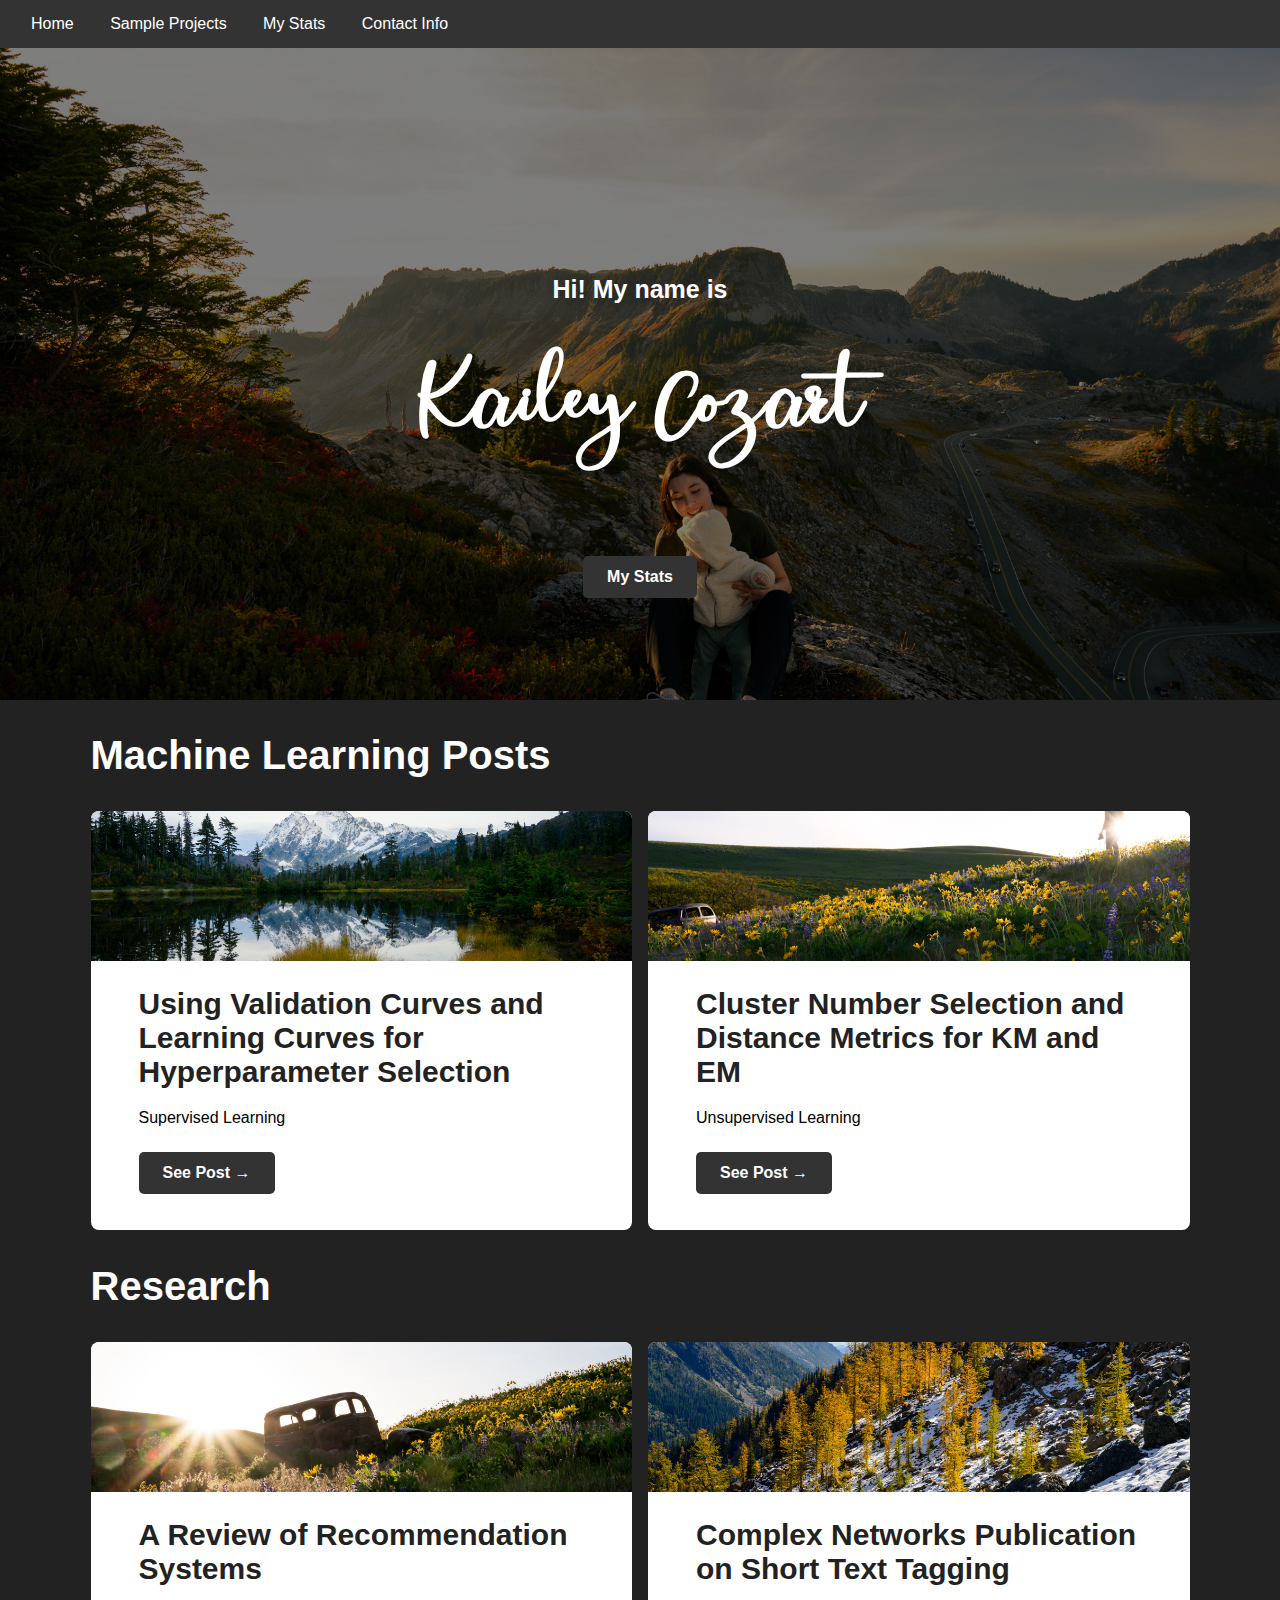
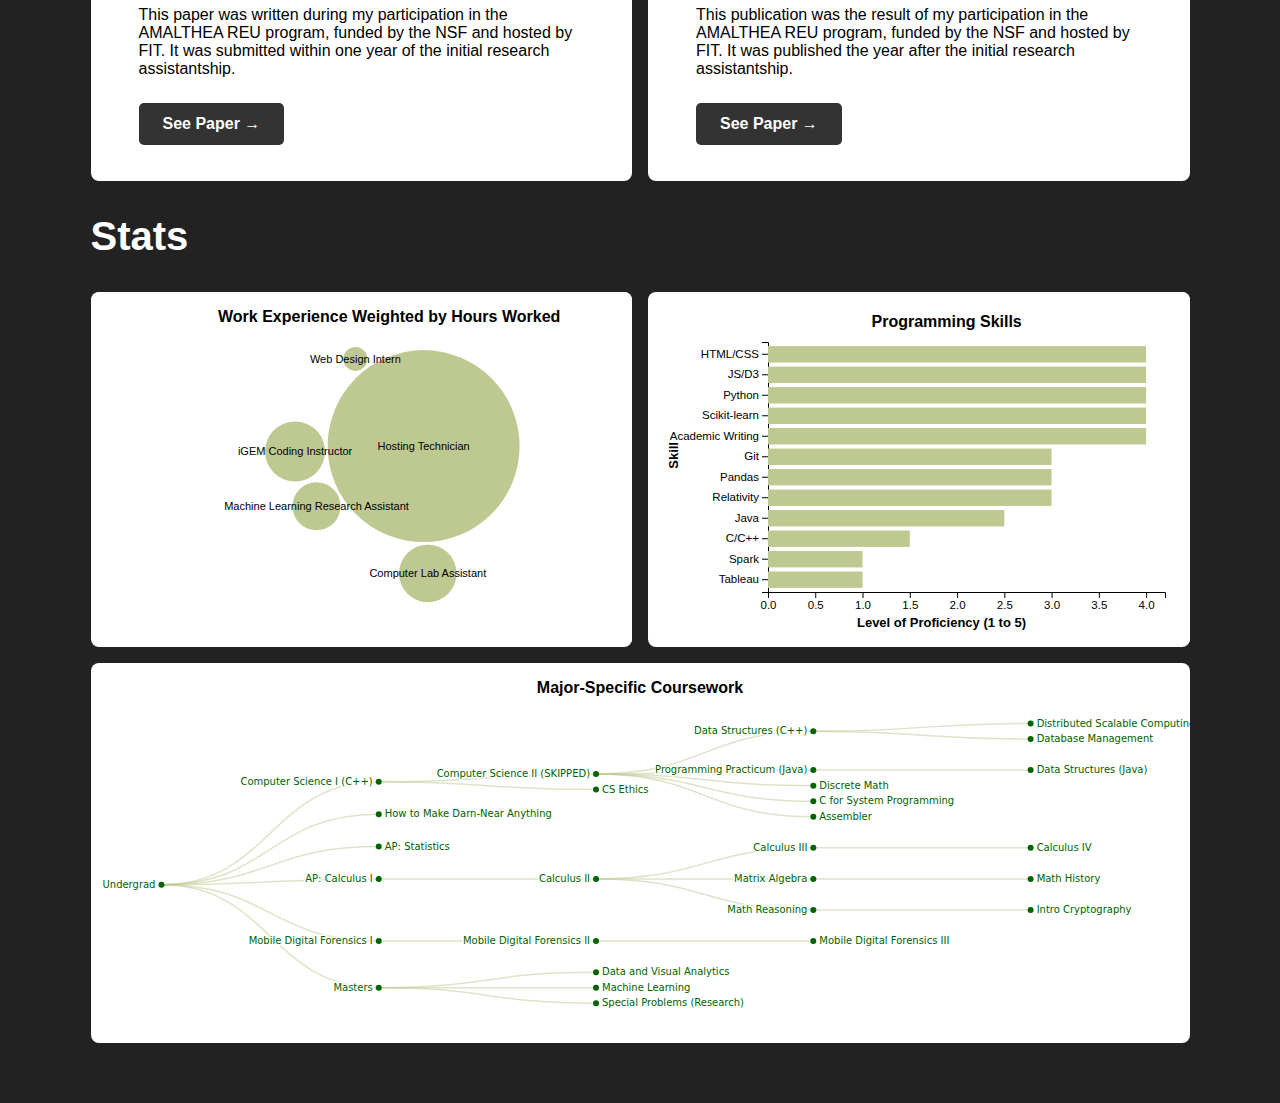
==== commit 834196f4: "Setting Up Next Post" ====
--- a/index.html
+++ b/index.html
@@ -63,7 +63,7 @@
                     <div class="card-content">
                       <h1 class="card-header-text">Cluster Number Selection and Distance Metrics for KM and EM</h1>
                       <p class="card-paragraph-text">Unsupervised Learning</p>
-                      <a href="ml_blogs/dr.html" target="_blank"><button class="card-buttons">See Post <span>&rarr;</span></button></a>
+                      <a href="ml_blogs/cluster-num.html" target="_blank"><button class="card-buttons">See Post <span>&rarr;</span></button></a>
                     </div>
                   </div>
                 </div>
@@ -88,7 +88,7 @@
             </div>
         </div>
         <div id="sample-projects">
-            <h2>Papers</h2>
+            <h2>Research</h2>
             <div class="grid"> <!-- [8] -->
                 <div class="grid-div">
                     <div class="card"><img class="card-photos" src="images/card-photo-7.jpg">
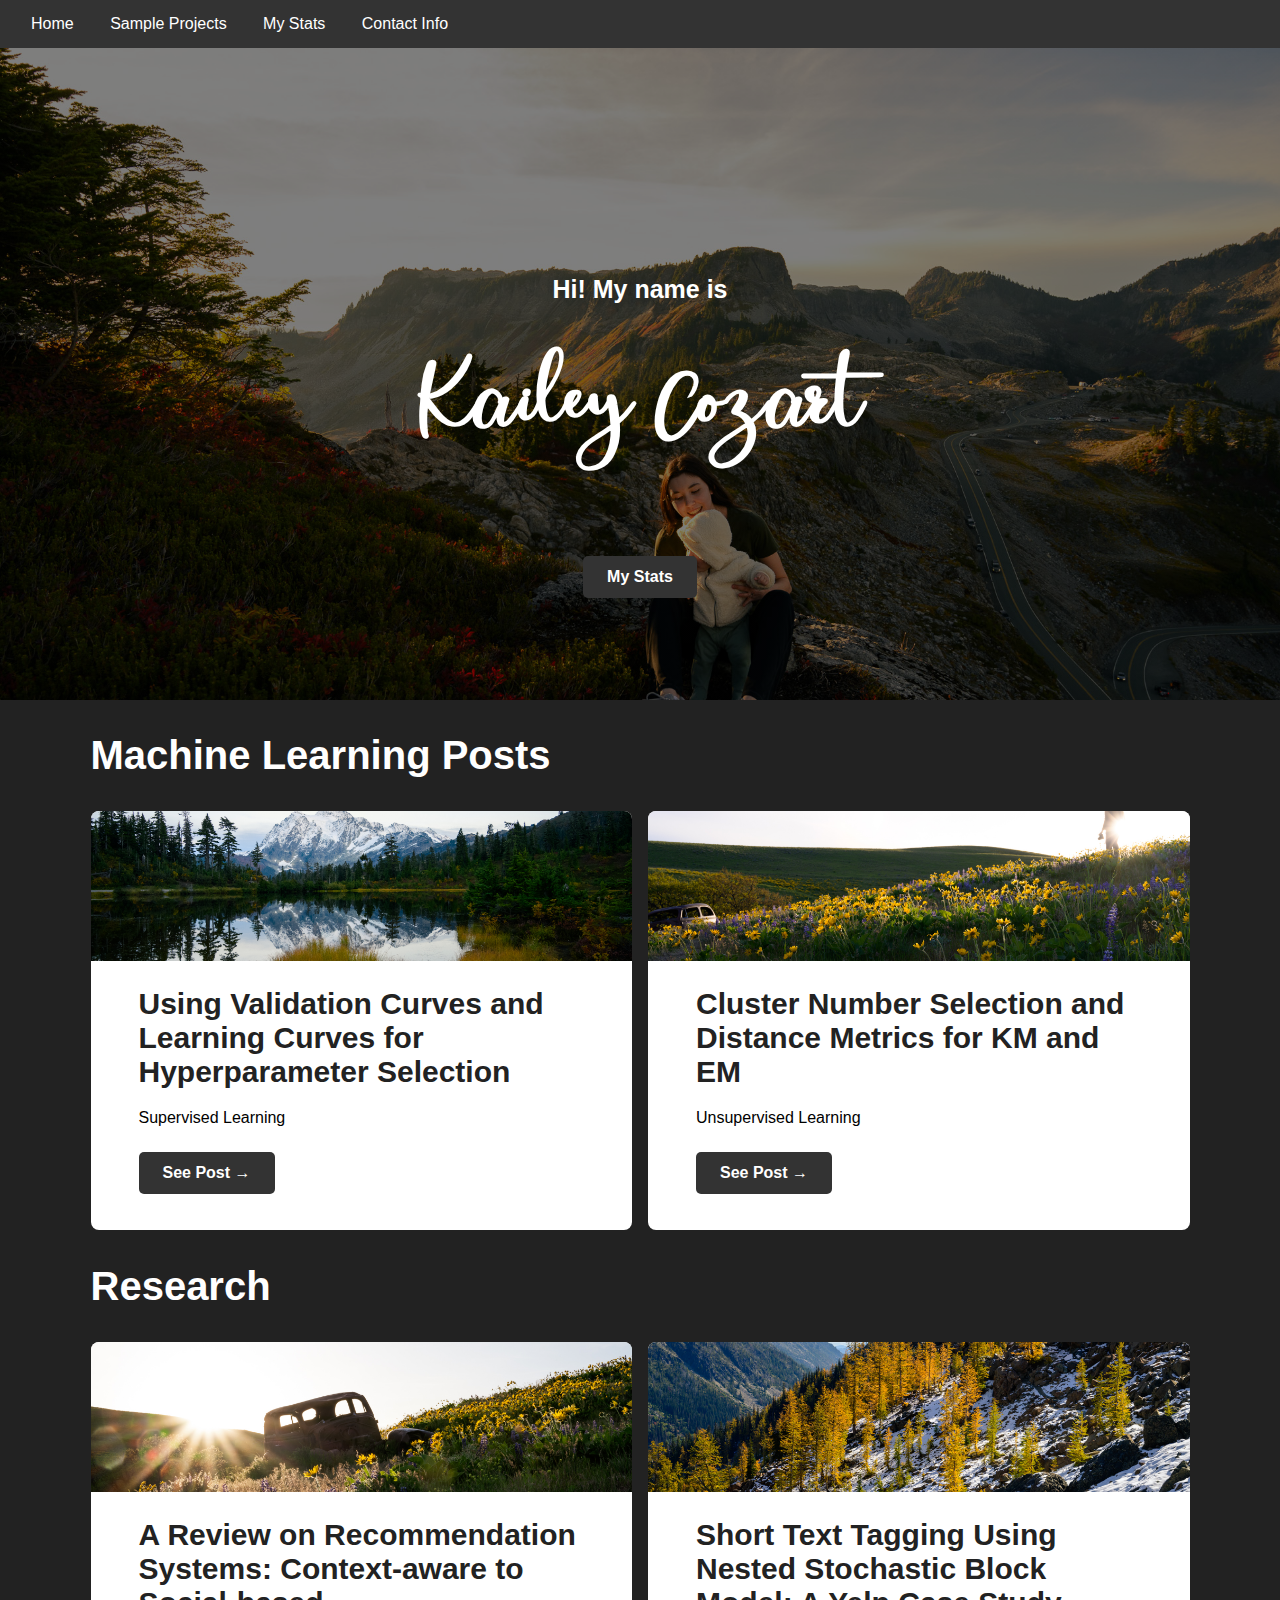
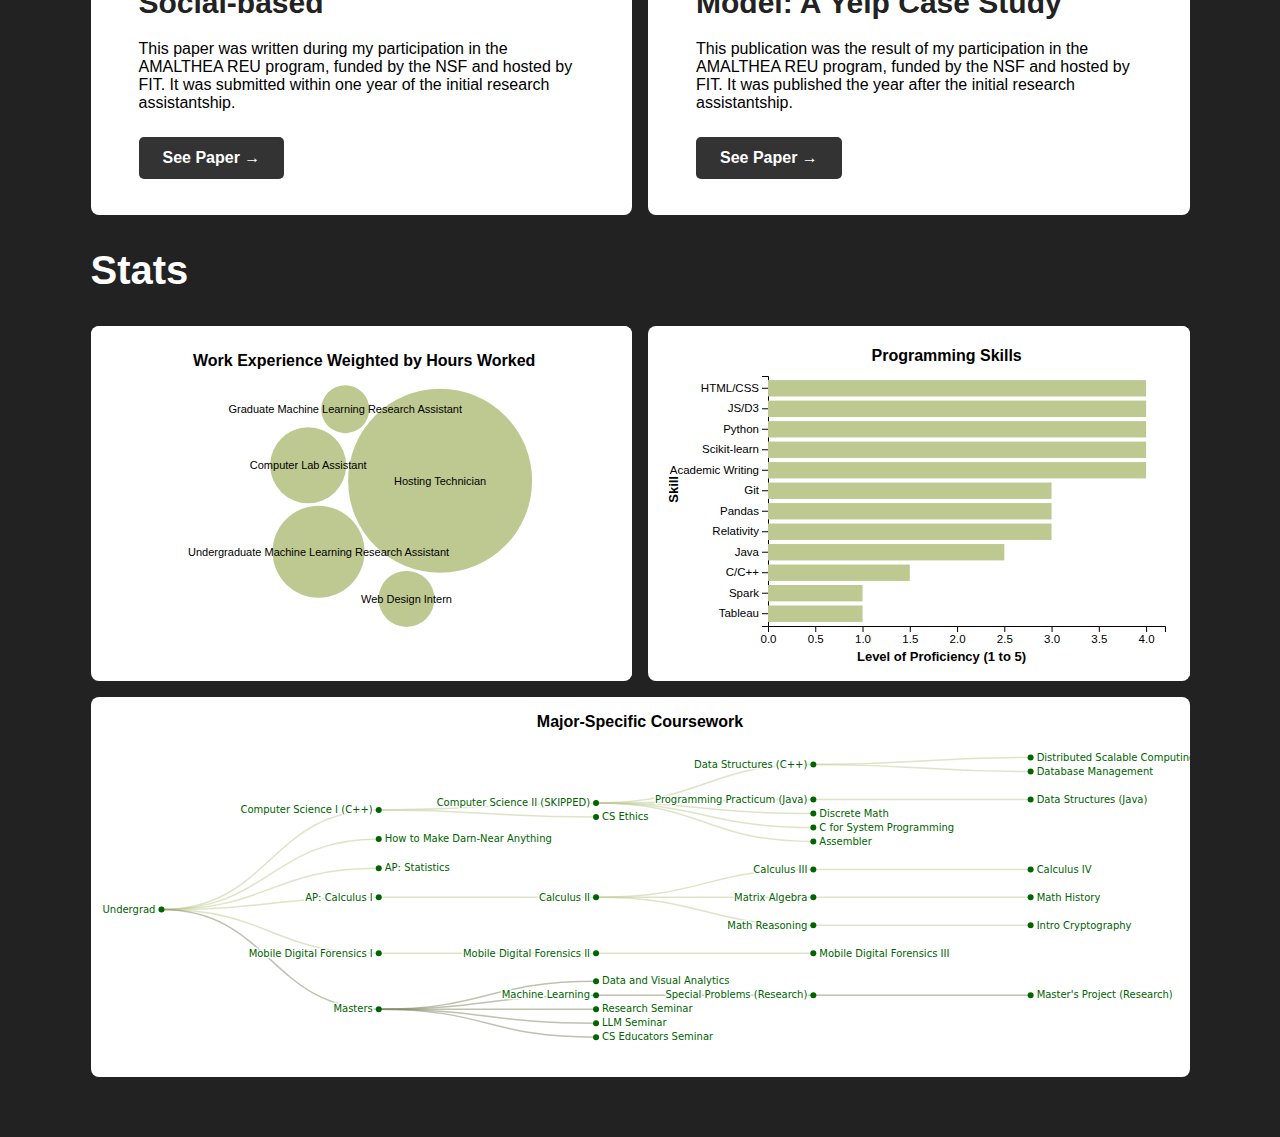
==== commit b5fbe05b: "Updating tree and publication names." ====
--- a/index.html
+++ b/index.html
@@ -93,7 +93,7 @@
                 <div class="grid-div">
                     <div class="card"><img class="card-photos" src="images/card-photo-7.jpg">
                       <div class="card-content">
-                        <h1 class="card-header-text">A Review of Recommendation Systems</h1>
+                        <h1 class="card-header-text">A Review on Recommendation Systems: Context-aware to Social-based</h1>
                         <p class="card-paragraph-text">This paper was written during my participation in the AMALTHEA REU program, funded by the NSF and hosted by FIT. It was submitted within one year of the initial research assistantship.</p>
                         <a href="https://arxiv.org/abs/1811.11866" target="_blank"><button class="card-buttons">See Paper <span>&rarr;</span></button></a>
                       </div>
@@ -102,7 +102,7 @@
                 <div class="grid-div">
                     <div class="card"><img class="card-photos" src="images/card-photo-2.jpg">
                       <div class="card-content">
-                        <h1 class="card-header-text">Complex Networks Publication on Short Text Tagging</h1>
+                        <h1 class="card-header-text">Short Text Tagging Using Nested Stochastic Block Model: A Yelp Case Study</h1>
                         <p class="card-paragraph-text">This publication was the result of my participation in the AMALTHEA REU program, funded by the NSF and hosted by FIT. It was published the year after the initial research assistantship.</p>
                         <a href="https://link.springer.com/chapter/10.1007/978-3-030-36687-2_68" target="_blank"><button class="card-buttons">See Paper <span>&rarr;</span></button></a>
                       </div>
@@ -222,9 +222,18 @@
                     height: 300,
                     marks: [
                         Plot.tree(root.descendants(), {
-                        path: (node) => node.ancestors().reverse().map(({ data: { id } }) => id).join("|"),
-                        delimiter: "|",
-                        stroke: "var(--tree-line-color)",
+                            path: (node) => node.ancestors().reverse().map(({ data: { id } }) => id).join("|"),
+                            delimiter: "|",
+                            stroke: (node) => { 
+                                if (node.data.data.value < 500) {
+                                    return "var(--tree-line-color-undergrad)"
+                                }
+                                else if (node.data.id === "Masters" && node.parent?.data.id === "Undergrad") {
+                                    return "var(--tree-line-color-masters)"
+                                } else {
+                                    return "var(--tree-line-color-masters)"
+                                }
+                            },
                             fill: (node) => { // Set fill based on level
                                 if(node !== undefined) {
                                     if (node.data.data.value == 0) {
@@ -245,7 +254,7 @@
                                         return "var(--tree-600-color)"
                                     } else if (node.data.data.value == 800) {
                                         return "var(--tree-600-color)"
-                                    }
+                                    } 
                                 }
                                 return "var(--lighter-color)" 
                             }
@@ -268,8 +277,8 @@
                 bubbleChartSvg.append("text")
                     .text("Work Experience Weighted by Hours Worked")
                     .attr("class", "title")
-                    .attr("x", width / 2 - 350)
-                    .attr("y", 30)
+                    .attr("x", width / 2 - 375)
+                    .attr("y", 40)
 
                 // [2] Create Simulation
                 var simulation = d3.forceSimulation(bubbleChartData)
--- a/styles.css
+++ b/styles.css
@@ -9,7 +9,8 @@
     --bar-active-color: darkgreen;
     --bubble-default-color: #bec991;
     --bubble-active-color: darkgreen;
-    --tree-line-color: #bec991;
+    --tree-line-color-undergrad: #bec991;
+    --tree-line-color-masters: #7d8560;
     --tree-undergrad-color: darkgreen;
     --tree-100-color: darkgreen;
     --tree-200-color: darkgreen;
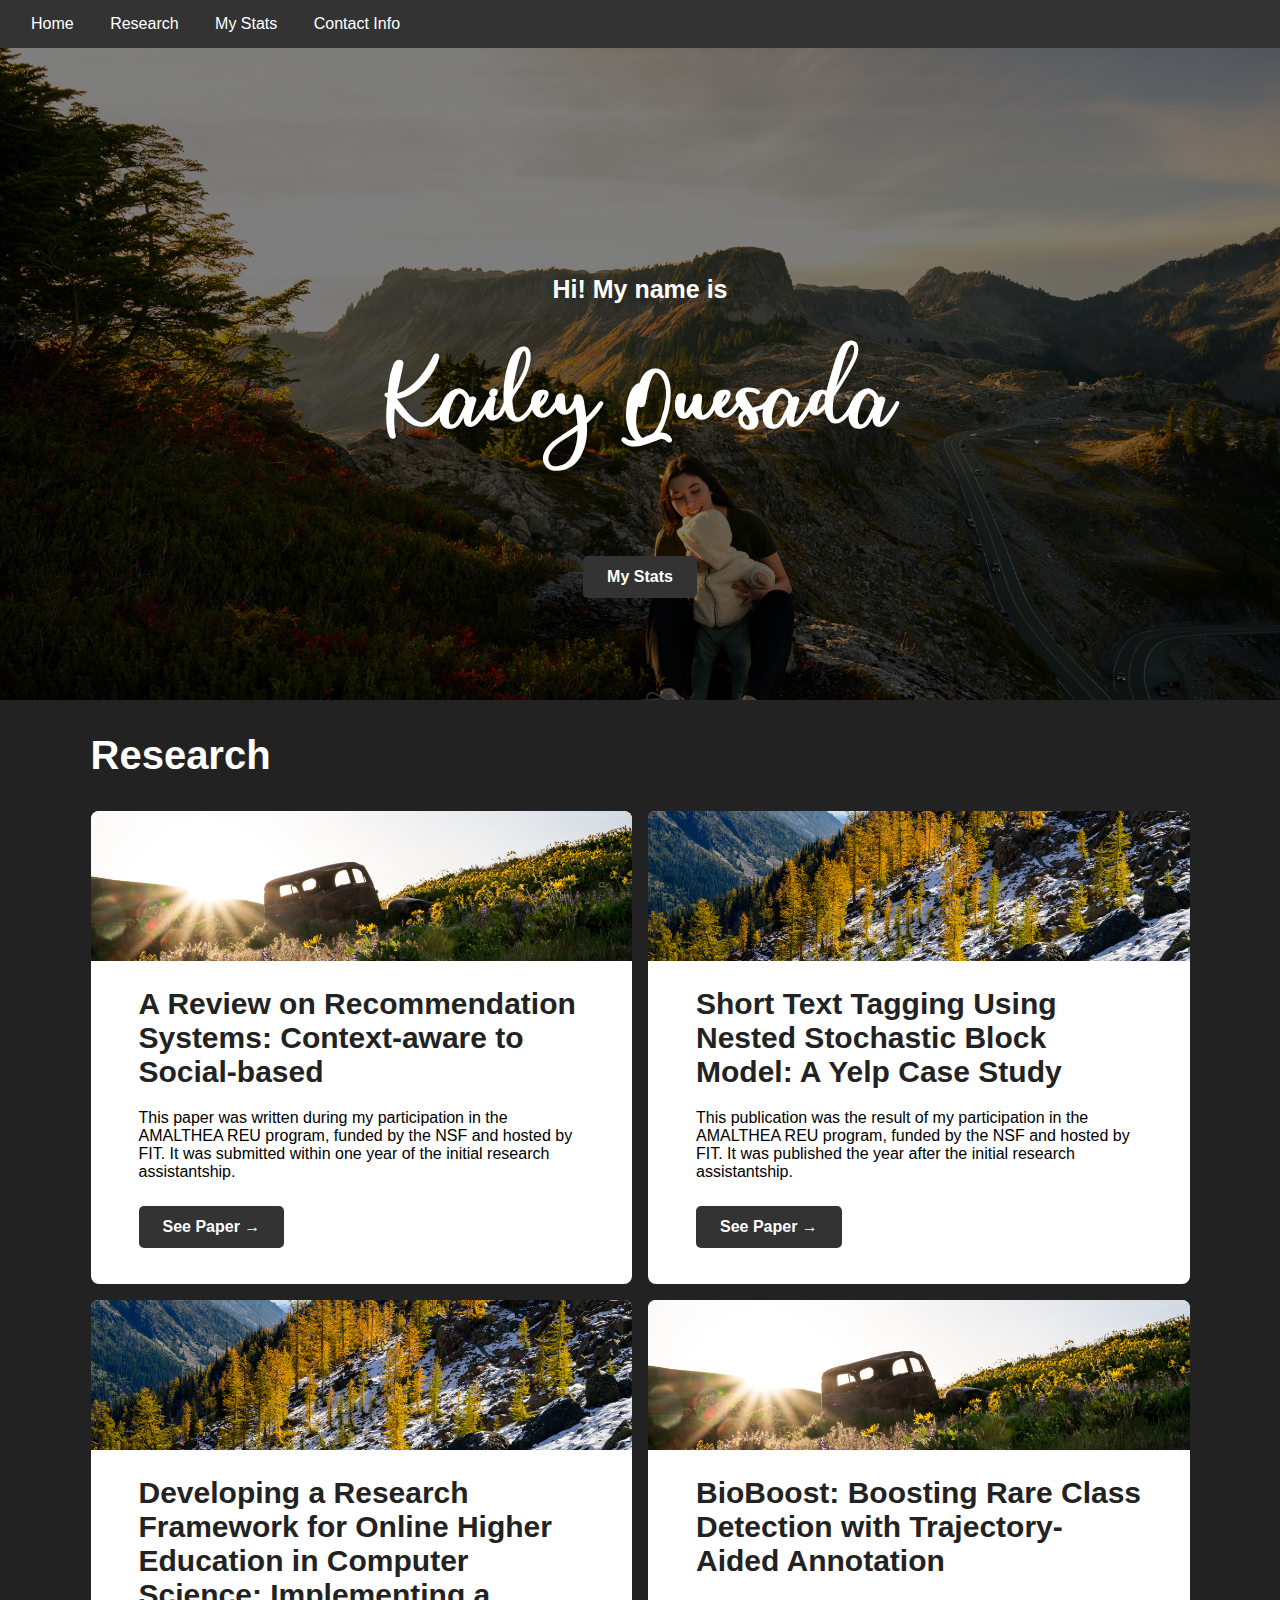
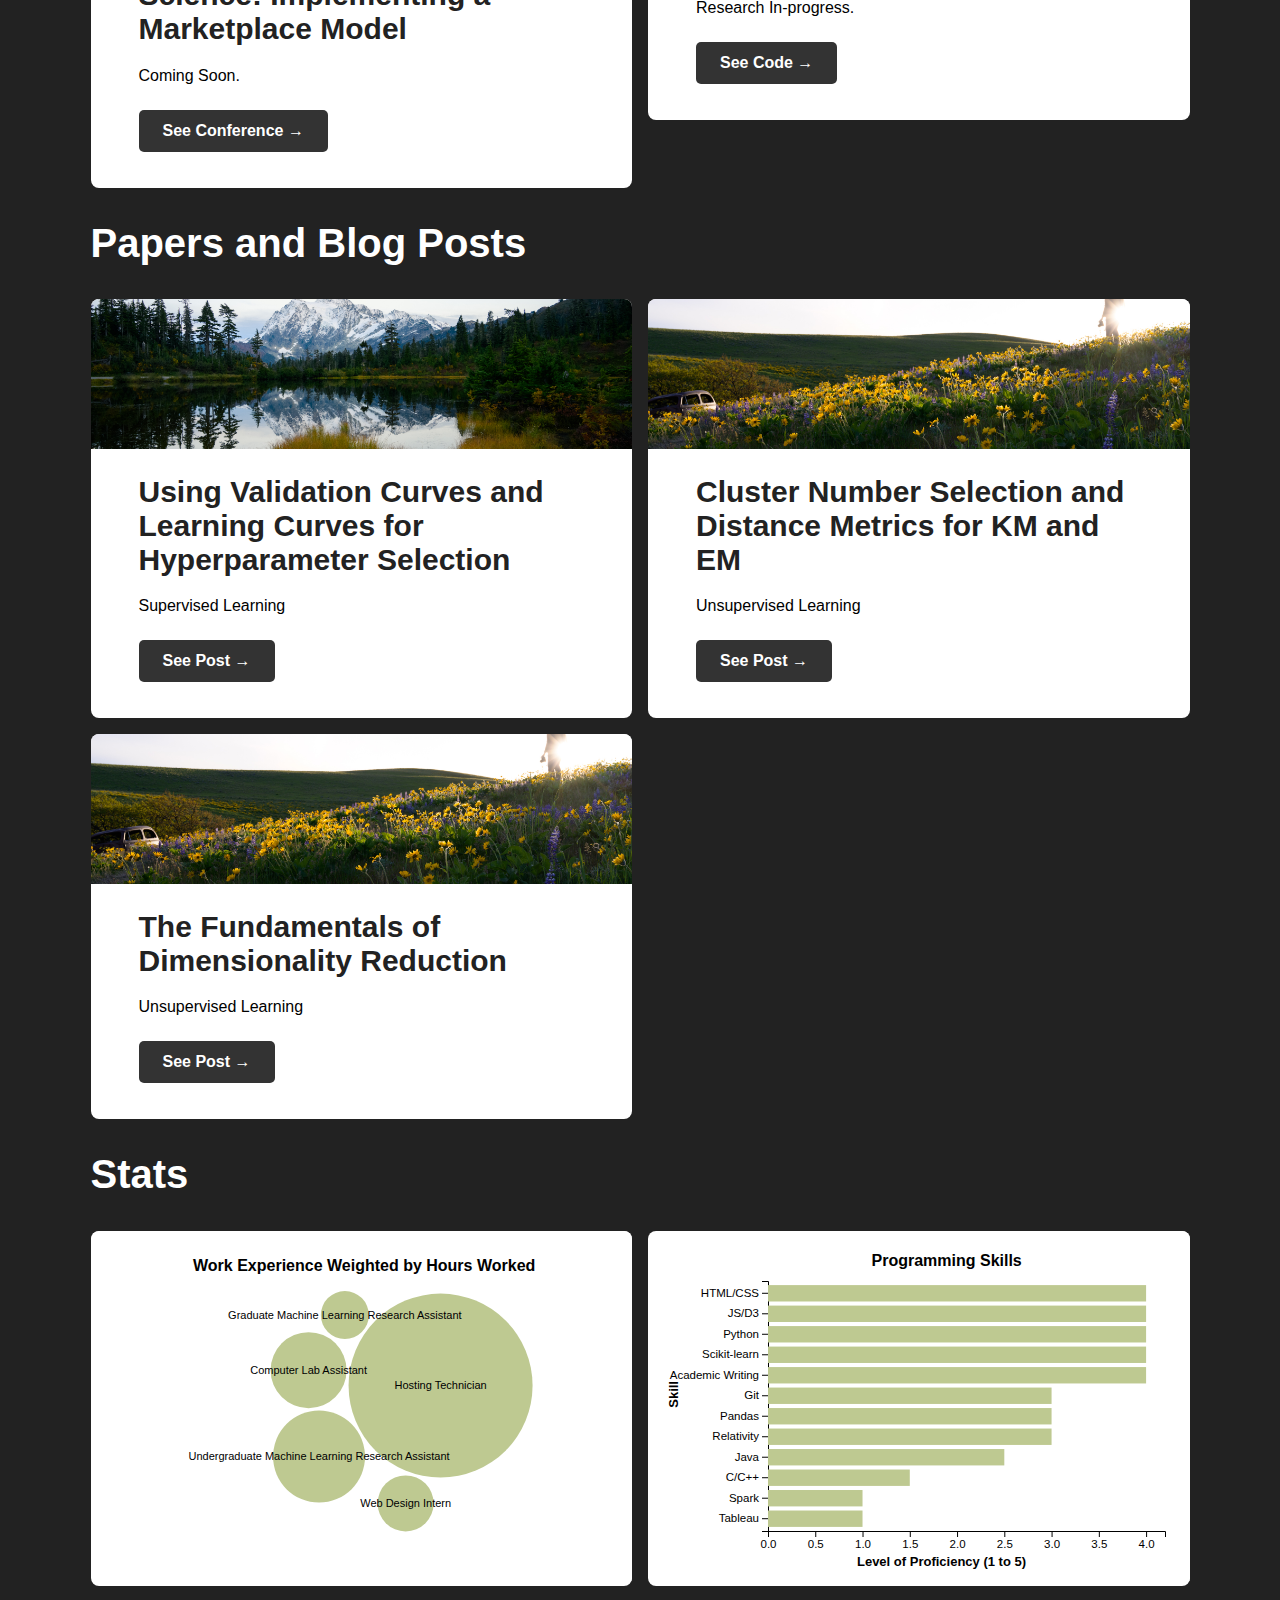
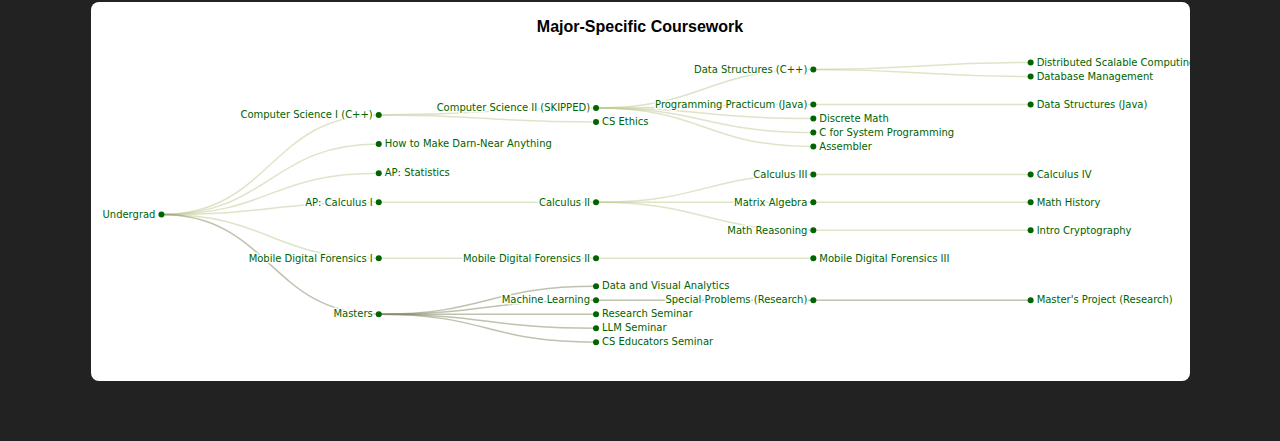
==== commit 4c2f4f46: "Added first draft of DR" ====
--- a/index.html
+++ b/index.html
@@ -32,10 +32,10 @@
         <!-- HTML Elements -->
         <div id="navbar" class="initial-nav">
             <a href="#" class="active">Home</a>
-            <a href="#sample-projects">Sample Projects</a>
+            <a href="#research">Research</a>
             <a href="#kaileys-stats">My Stats</a>
             <div class="dropdown">
-                <a href="#sample-projects">Contact Info</a>
+                <a href="#">Contact Info</a>
                 <div class="dropdown-content">
                     <a href="https://www.linkedin.com/in/kailey-cozart/" target="_blank">LinkedIn</a>
                 </div>
@@ -43,11 +43,52 @@
         </div>
         <div class="heroDiv">
             <h3 class="fancyTextSmall">Hi! My name is</h1>
-            <h1 class="fancyText">Kailey Cozart</h1>
+            <h1 class="fancyText">Kailey Quesada</h1>
             <a href="#kaileys-stats"><button class="hero-button">My Stats</button></a>
         </div>
         <div id="sample-projects">
-            <h2>Machine Learning Posts</h2>
+            <h2 id="research">Research</h2>
+            <div class="grid"> <!-- [8] -->
+                <div class="grid-div">
+                    <div class="card"><img class="card-photos" src="images/card-photo-7.jpg">
+                      <div class="card-content">
+                        <h1 class="card-header-text">A Review on Recommendation Systems: Context-aware to Social-based</h1>
+                        <p class="card-paragraph-text">This paper was written during my participation in the AMALTHEA REU program, funded by the NSF and hosted by FIT. It was submitted within one year of the initial research assistantship.</p>
+                        <a href="https://arxiv.org/abs/1811.11866" target="_blank"><button class="card-buttons">See Paper <span>&rarr;</span></button></a>
+                      </div>
+                    </div>
+                </div>
+                <div class="grid-div">
+                    <div class="card"><img class="card-photos" src="images/card-photo-2.jpg">
+                      <div class="card-content">
+                        <h1 class="card-header-text">Short Text Tagging Using Nested Stochastic Block Model: A Yelp Case Study</h1>
+                        <p class="card-paragraph-text">This publication was the result of my participation in the AMALTHEA REU program, funded by the NSF and hosted by FIT. It was published the year after the initial research assistantship.</p>
+                        <a href="https://link.springer.com/chapter/10.1007/978-3-030-36687-2_68" target="_blank"><button class="card-buttons">See Paper <span>&rarr;</span></button></a>
+                      </div>
+                    </div>
+                </div>
+                <div class="grid-div">
+                    <div class="card"><img class="card-photos" src="images/card-photo-2.jpg">
+                      <div class="card-content">
+                        <h1 class="card-header-text">Developing a Research Framework for Online Higher Education in Computer Science: Implementing a Marketplace Model</h1>
+                        <p class="card-paragraph-text">Coming Soon.</p>
+                        <a href="https://2024.democon-conference.org/" target="_blank"><button class="card-buttons">See Conference <span>&rarr;</span></button></a>
+                      </div>
+                    </div>
+                </div>
+                <div class="grid-div">
+                    <div class="card"><img class="card-photos" src="images/card-photo-7.jpg">
+                      <div class="card-content">
+                        <h1 class="card-header-text">BioBoost: Boosting Rare Class Detection with Trajectory-Aided Annotation</h1>
+                        <p class="card-paragraph-text">Research In-progress.</p>
+                        <a href="https://github.com/Human-Augment-Analytics/Bio-Boost" target="_blank"><button class="card-buttons">See Code <span>&rarr;</span></button></a>
+                      </div>
+                    </div>
+                </div>
+            </div>
+        </div>
+        <div id="sample-projects">
+            <h2>Papers and Blog Posts</h2>
             <div class="grid"> <!-- [8] -->
                 <div class="grid-div">
                     <div class="card"><img class="card-photos" src="images/card-photo-8.jpg">
@@ -67,6 +108,15 @@
                     </div>
                   </div>
                 </div>
+                <div class="grid-div">
+                    <div class="card"><img class="card-photos" src="images/card-photo-4.jpg">
+                      <div class="card-content">
+                        <h1 class="card-header-text">The Fundamentals of Dimensionality Reduction</h1>
+                        <p class="card-paragraph-text">Unsupervised Learning</p>
+                        <a href="ml_blogs/cluster-num.html" target="_blank"><button class="card-buttons">See Post <span>&rarr;</span></button></a>
+                      </div>
+                    </div>
+                </div>
                 <!-- div class="grid-div">
                     <div class="card"><img class="card-photos" src="images/card-photo-3.jpg">
                       <div class="card-content">
@@ -85,29 +135,6 @@
                     </div>
                   </div>
                 </div-->
-            </div>
-        </div>
-        <div id="sample-projects">
-            <h2>Research</h2>
-            <div class="grid"> <!-- [8] -->
-                <div class="grid-div">
-                    <div class="card"><img class="card-photos" src="images/card-photo-7.jpg">
-                      <div class="card-content">
-                        <h1 class="card-header-text">A Review on Recommendation Systems: Context-aware to Social-based</h1>
-                        <p class="card-paragraph-text">This paper was written during my participation in the AMALTHEA REU program, funded by the NSF and hosted by FIT. It was submitted within one year of the initial research assistantship.</p>
-                        <a href="https://arxiv.org/abs/1811.11866" target="_blank"><button class="card-buttons">See Paper <span>&rarr;</span></button></a>
-                      </div>
-                    </div>
-                </div>
-                <div class="grid-div">
-                    <div class="card"><img class="card-photos" src="images/card-photo-2.jpg">
-                      <div class="card-content">
-                        <h1 class="card-header-text">Short Text Tagging Using Nested Stochastic Block Model: A Yelp Case Study</h1>
-                        <p class="card-paragraph-text">This publication was the result of my participation in the AMALTHEA REU program, funded by the NSF and hosted by FIT. It was published the year after the initial research assistantship.</p>
-                        <a href="https://link.springer.com/chapter/10.1007/978-3-030-36687-2_68" target="_blank"><button class="card-buttons">See Paper <span>&rarr;</span></button></a>
-                      </div>
-                    </div>
-                </div>
             </div>
         </div>
         <!--div id="sample-projects">
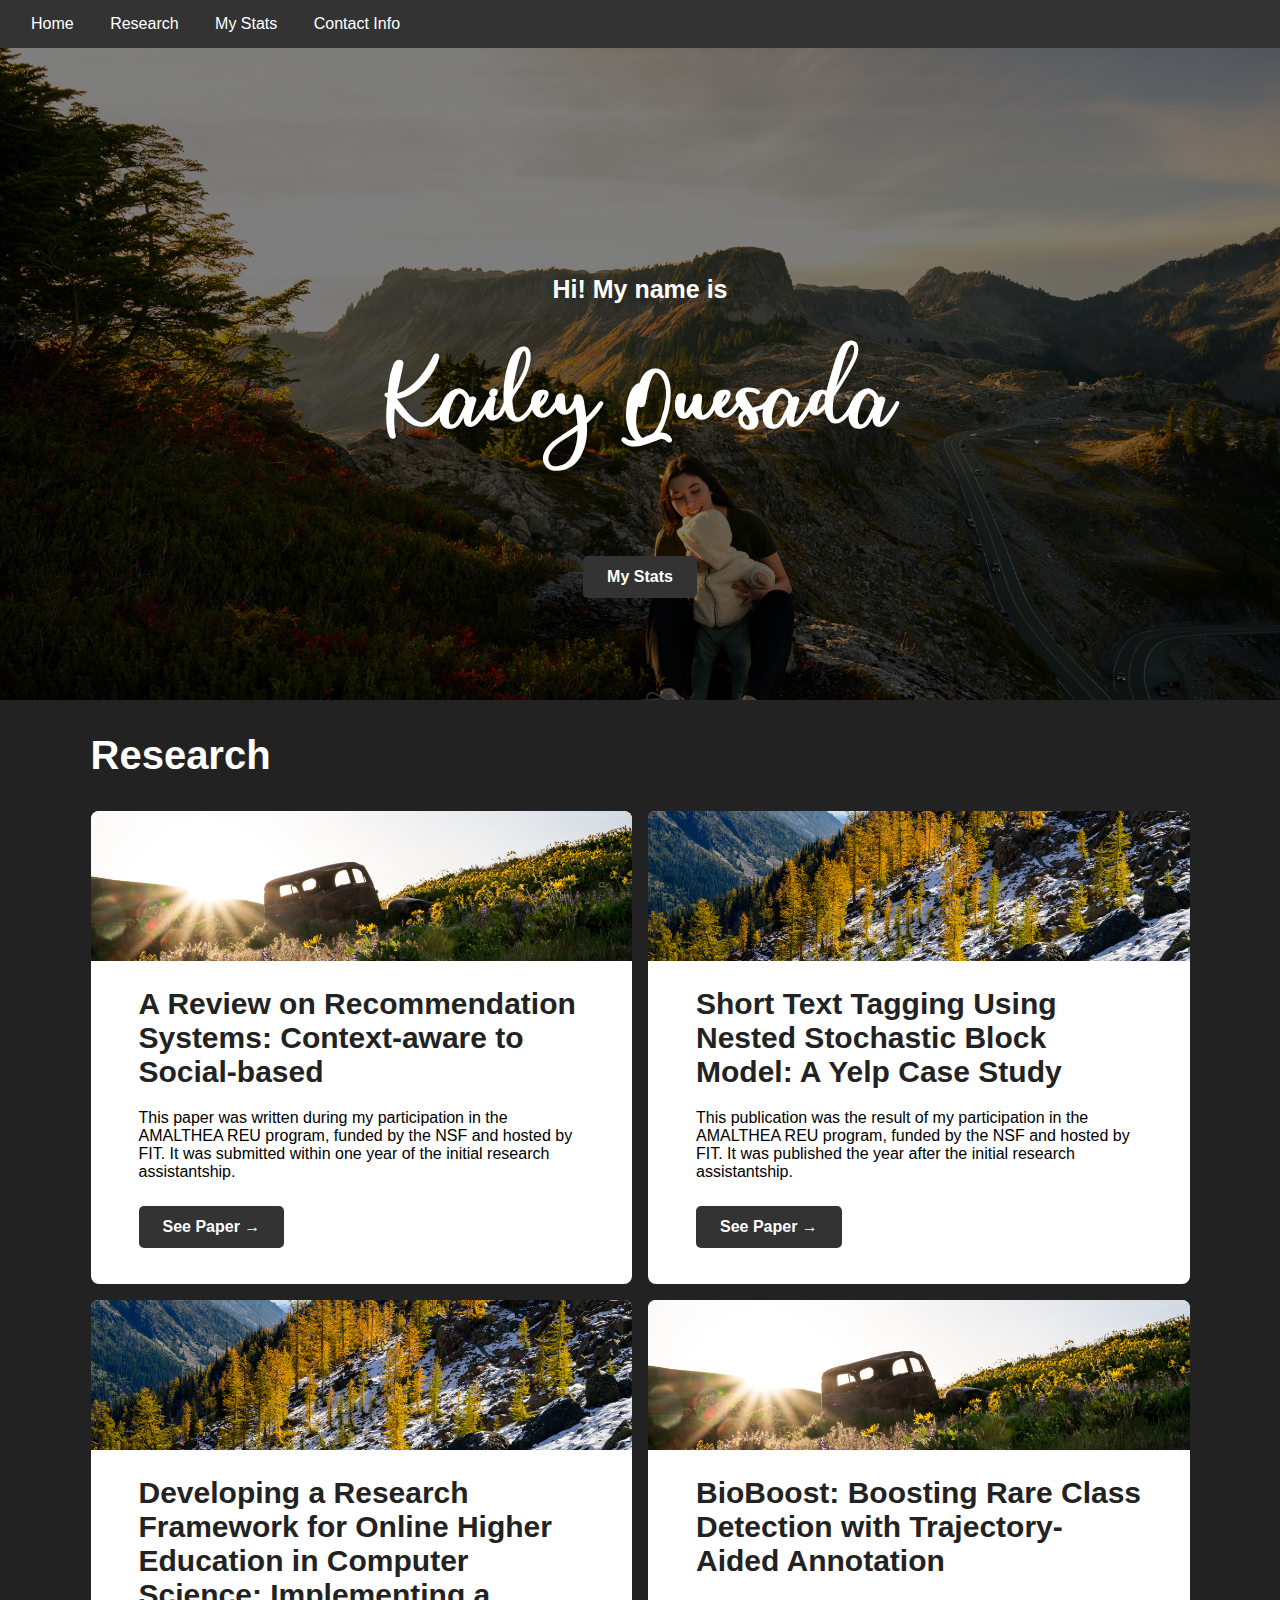
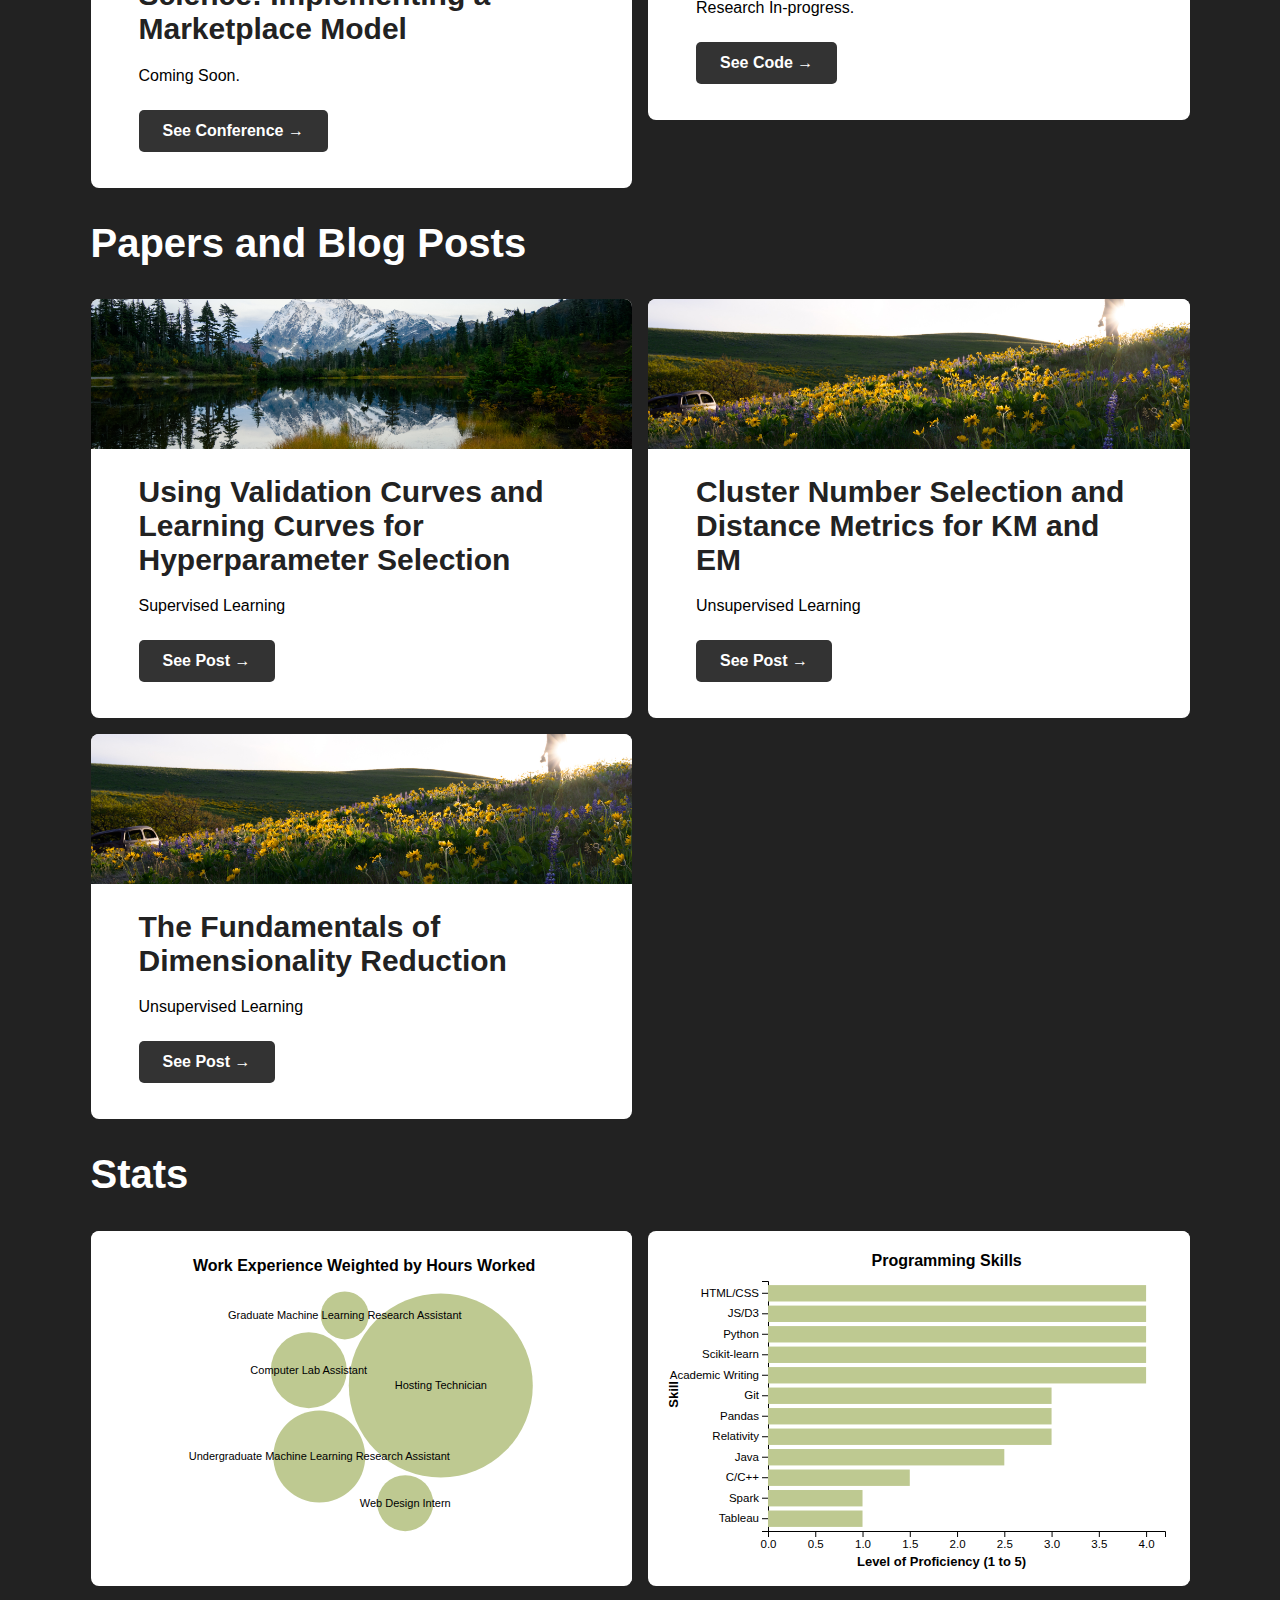
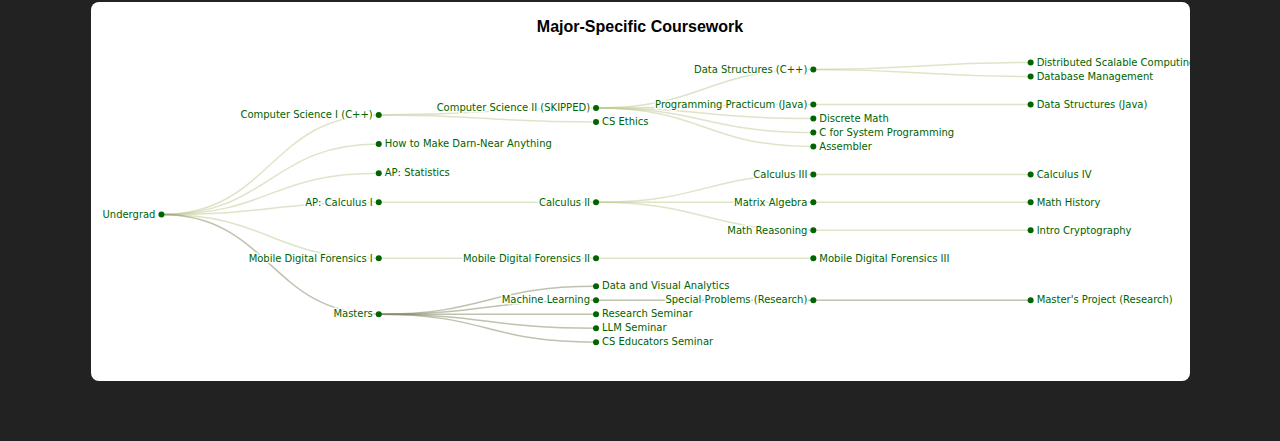
==== commit 17214f08: "Adding the Correct Link" ====
--- a/index.html
+++ b/index.html
@@ -113,7 +113,7 @@
                       <div class="card-content">
                         <h1 class="card-header-text">The Fundamentals of Dimensionality Reduction</h1>
                         <p class="card-paragraph-text">Unsupervised Learning</p>
-                        <a href="ml_blogs/cluster-num.html" target="_blank"><button class="card-buttons">See Post <span>&rarr;</span></button></a>
+                        <a href="ml_blogs/dr.html" target="_blank"><button class="card-buttons">See Post <span>&rarr;</span></button></a>
                       </div>
                     </div>
                 </div>
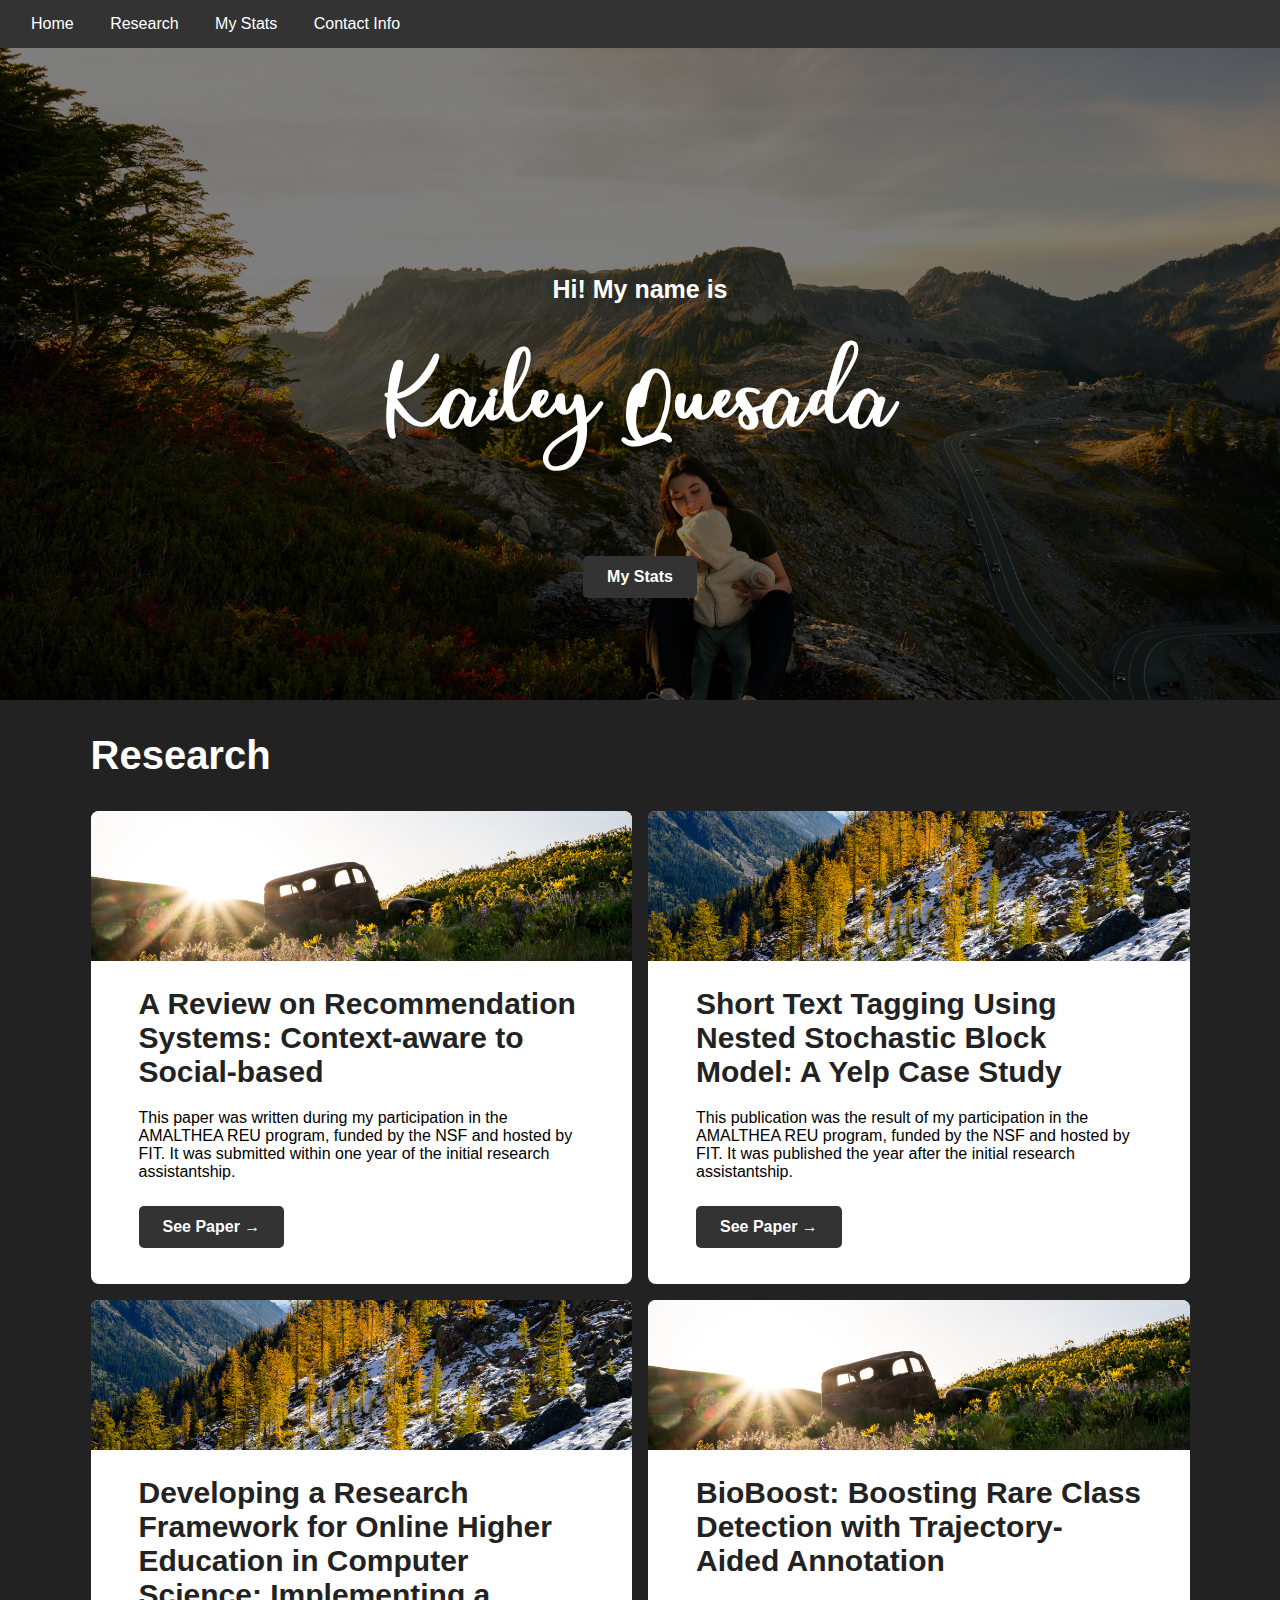
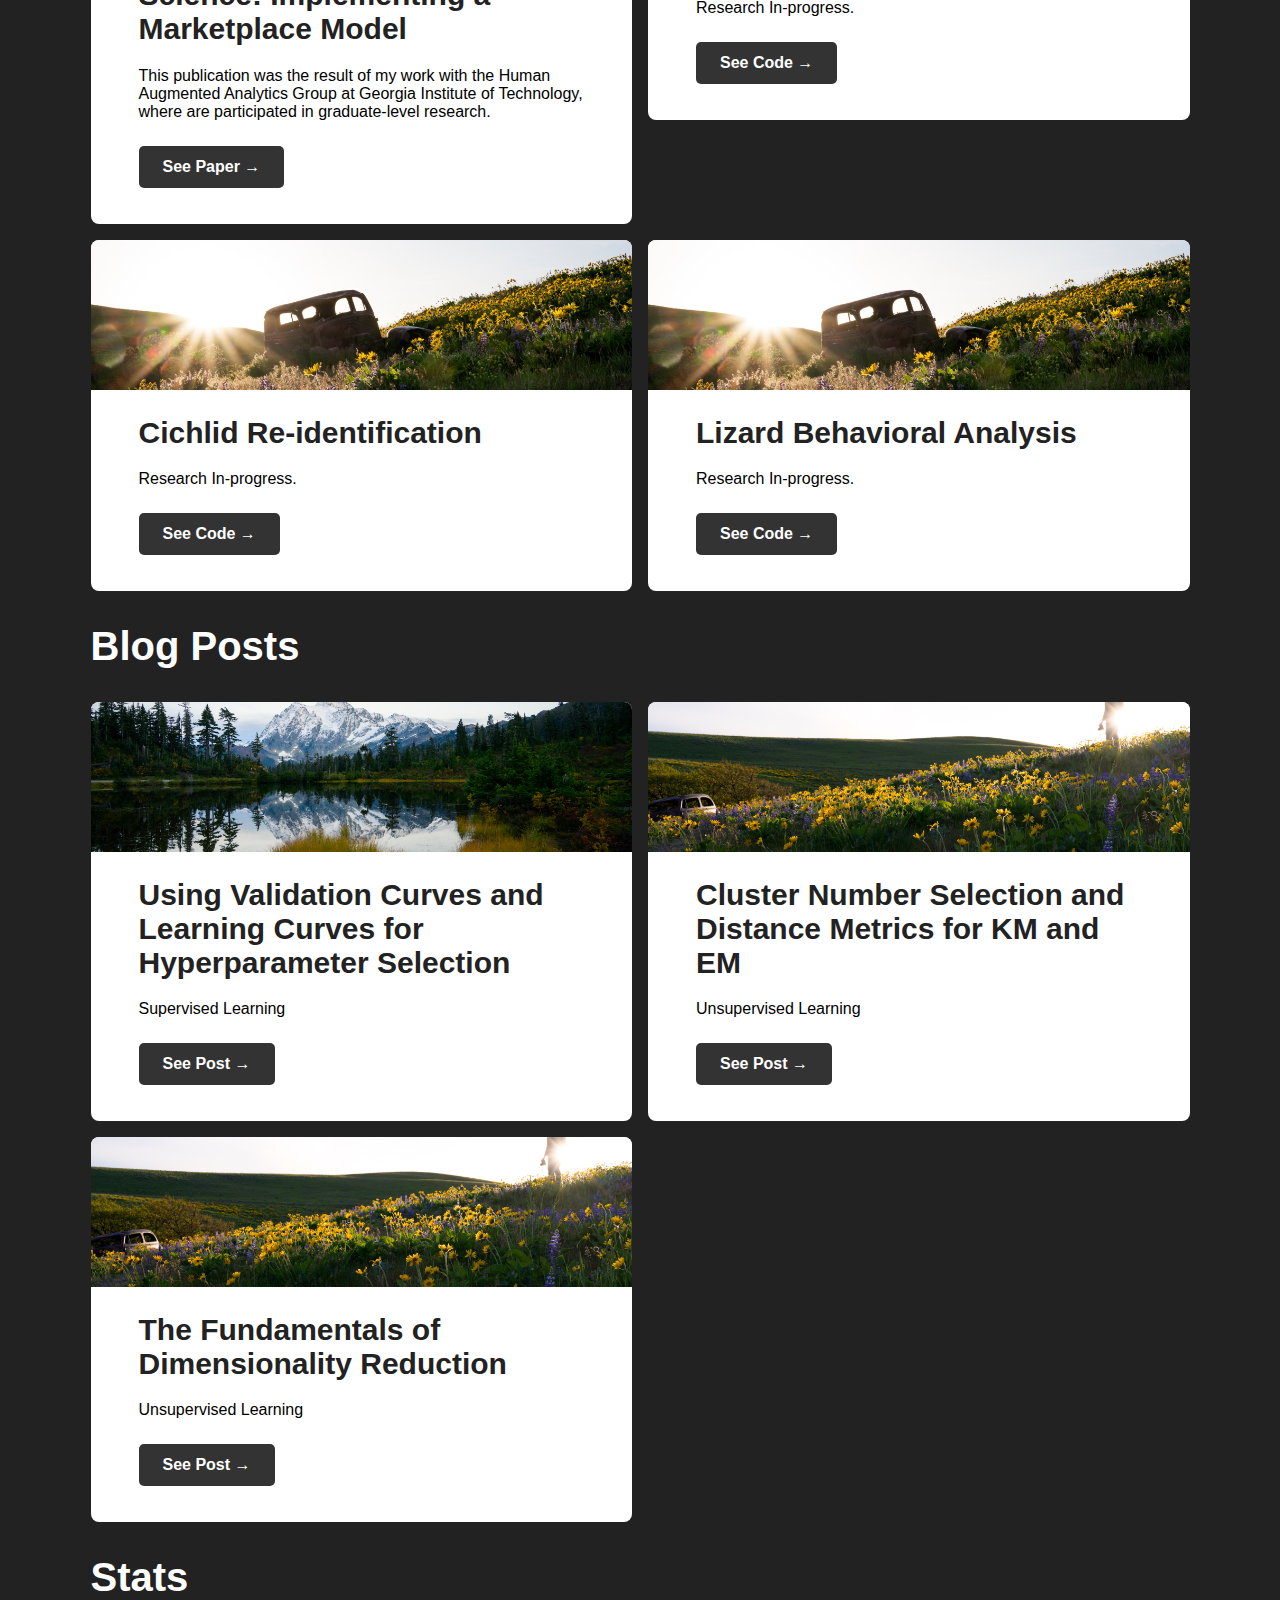
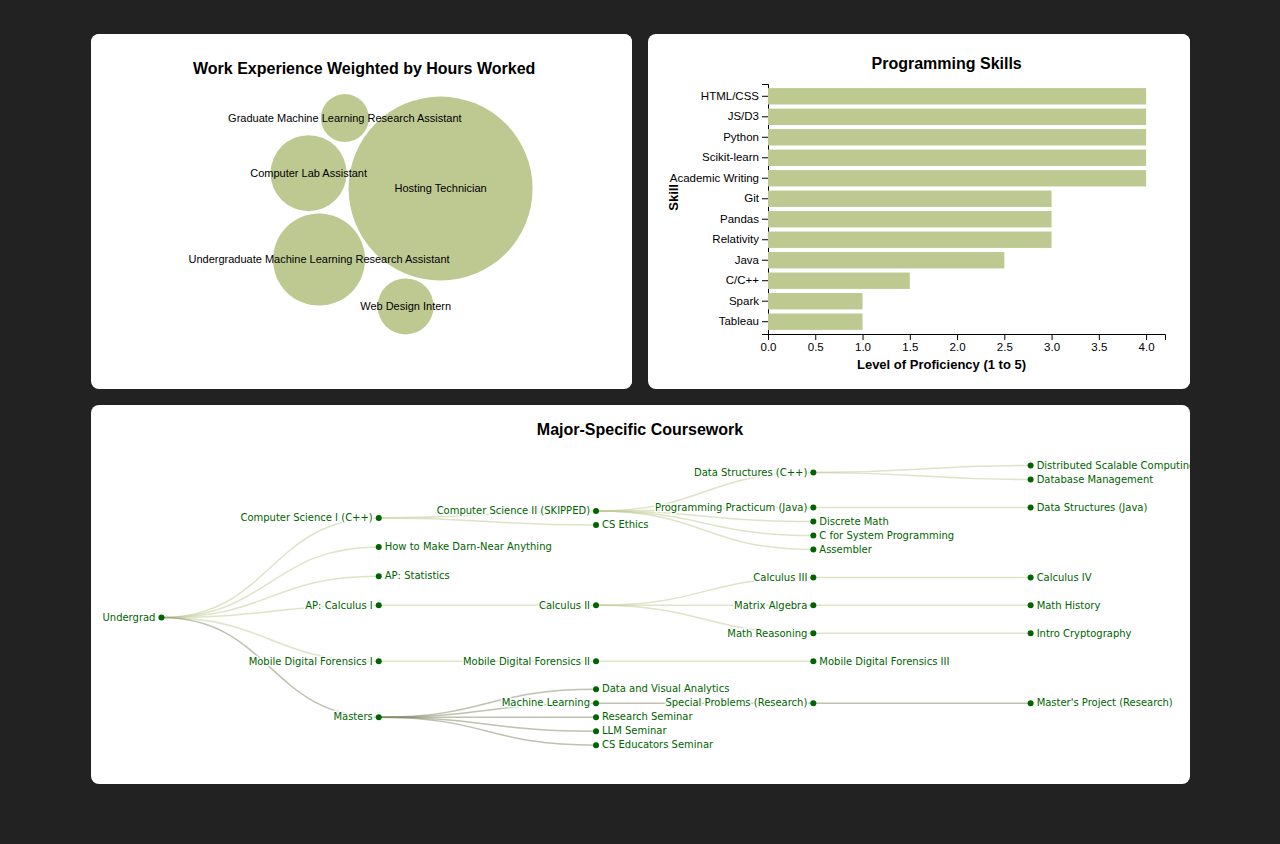
==== commit be19943f: "Updated Research" ====
--- a/index.html
+++ b/index.html
@@ -71,8 +71,8 @@
                     <div class="card"><img class="card-photos" src="images/card-photo-2.jpg">
                       <div class="card-content">
                         <h1 class="card-header-text">Developing a Research Framework for Online Higher Education in Computer Science: Implementing a Marketplace Model</h1>
-                        <p class="card-paragraph-text">Coming Soon.</p>
-                        <a href="https://2024.democon-conference.org/" target="_blank"><button class="card-buttons">See Conference <span>&rarr;</span></button></a>
+                        <p class="card-paragraph-text">This publication was the result of my work with the Human Augmented Analytics Group at Georgia Institute of Technology, where are participated in graduate-level research.</p>
+                        <a href="https://ieeexplore.ieee.org/abstract/document/10748239" target="_blank"><button class="card-buttons">See Paper <span>&rarr;</span></button></a>
                       </div>
                     </div>
                 </div>
@@ -85,10 +85,28 @@
                       </div>
                     </div>
                 </div>
+                <div class="grid-div">
+                    <div class="card"><img class="card-photos" src="images/card-photo-7.jpg">
+                      <div class="card-content">
+                        <h1 class="card-header-text">Cichlid Re-identification</h1>
+                        <p class="card-paragraph-text">Research In-progress.</p>
+                        <a href="https://github.com/Human-Augment-Analytics/CichlidBowerTracking" target="_blank"><button class="card-buttons">See Code <span>&rarr;</span></button></a>
+                      </div>
+                    </div>
+                </div>
+                <div class="grid-div">
+                    <div class="card"><img class="card-photos" src="images/card-photo-7.jpg">
+                      <div class="card-content">
+                        <h1 class="card-header-text">Lizard Behavioral Analysis</h1>
+                        <p class="card-paragraph-text">Research In-progress.</p>
+                        <a href="https://github.com/Human-Augment-Analytics/Lizard-Pose-Estimation-and-Evaluation" target="_blank"><button class="card-buttons">See Code <span>&rarr;</span></button></a>
+                      </div>
+                    </div>
+                </div>
             </div>
         </div>
         <div id="sample-projects">
-            <h2>Papers and Blog Posts</h2>
+            <h2>Blog Posts</h2>
             <div class="grid"> <!-- [8] -->
                 <div class="grid-div">
                     <div class="card"><img class="card-photos" src="images/card-photo-8.jpg">
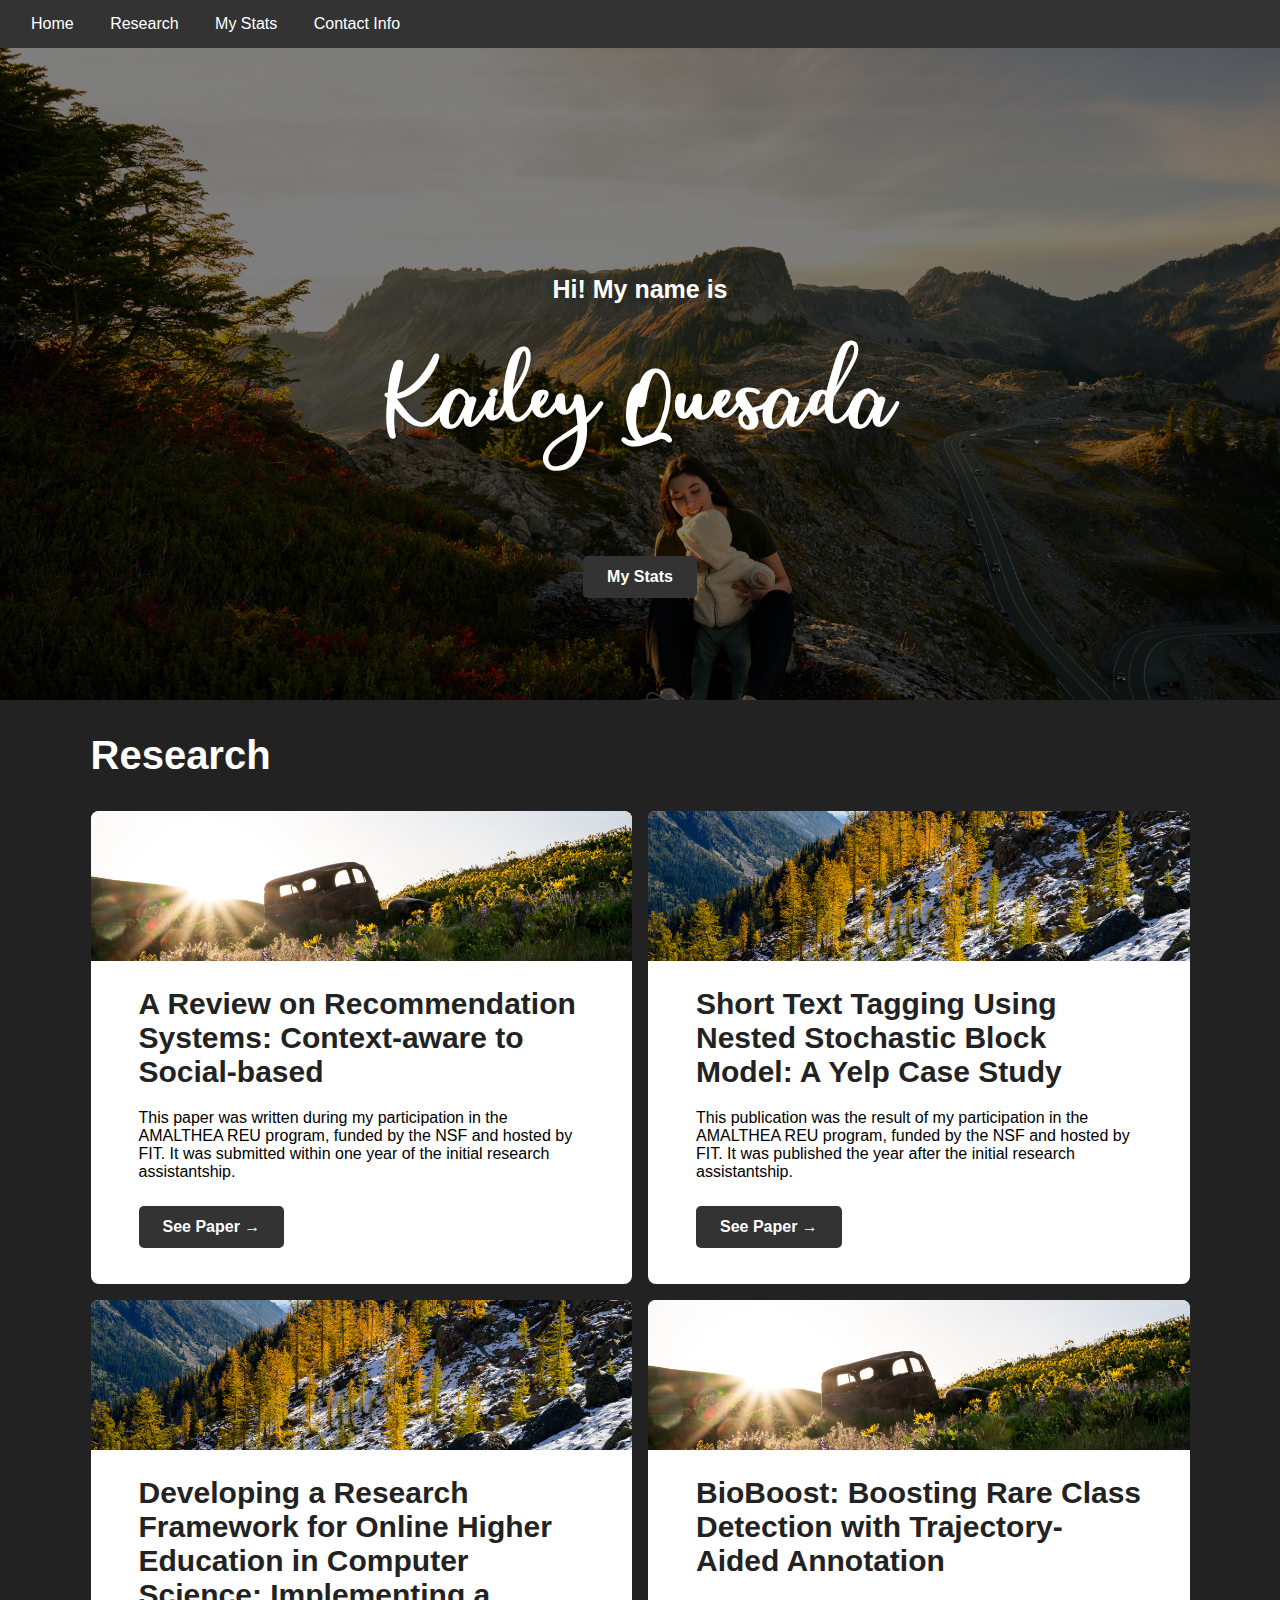
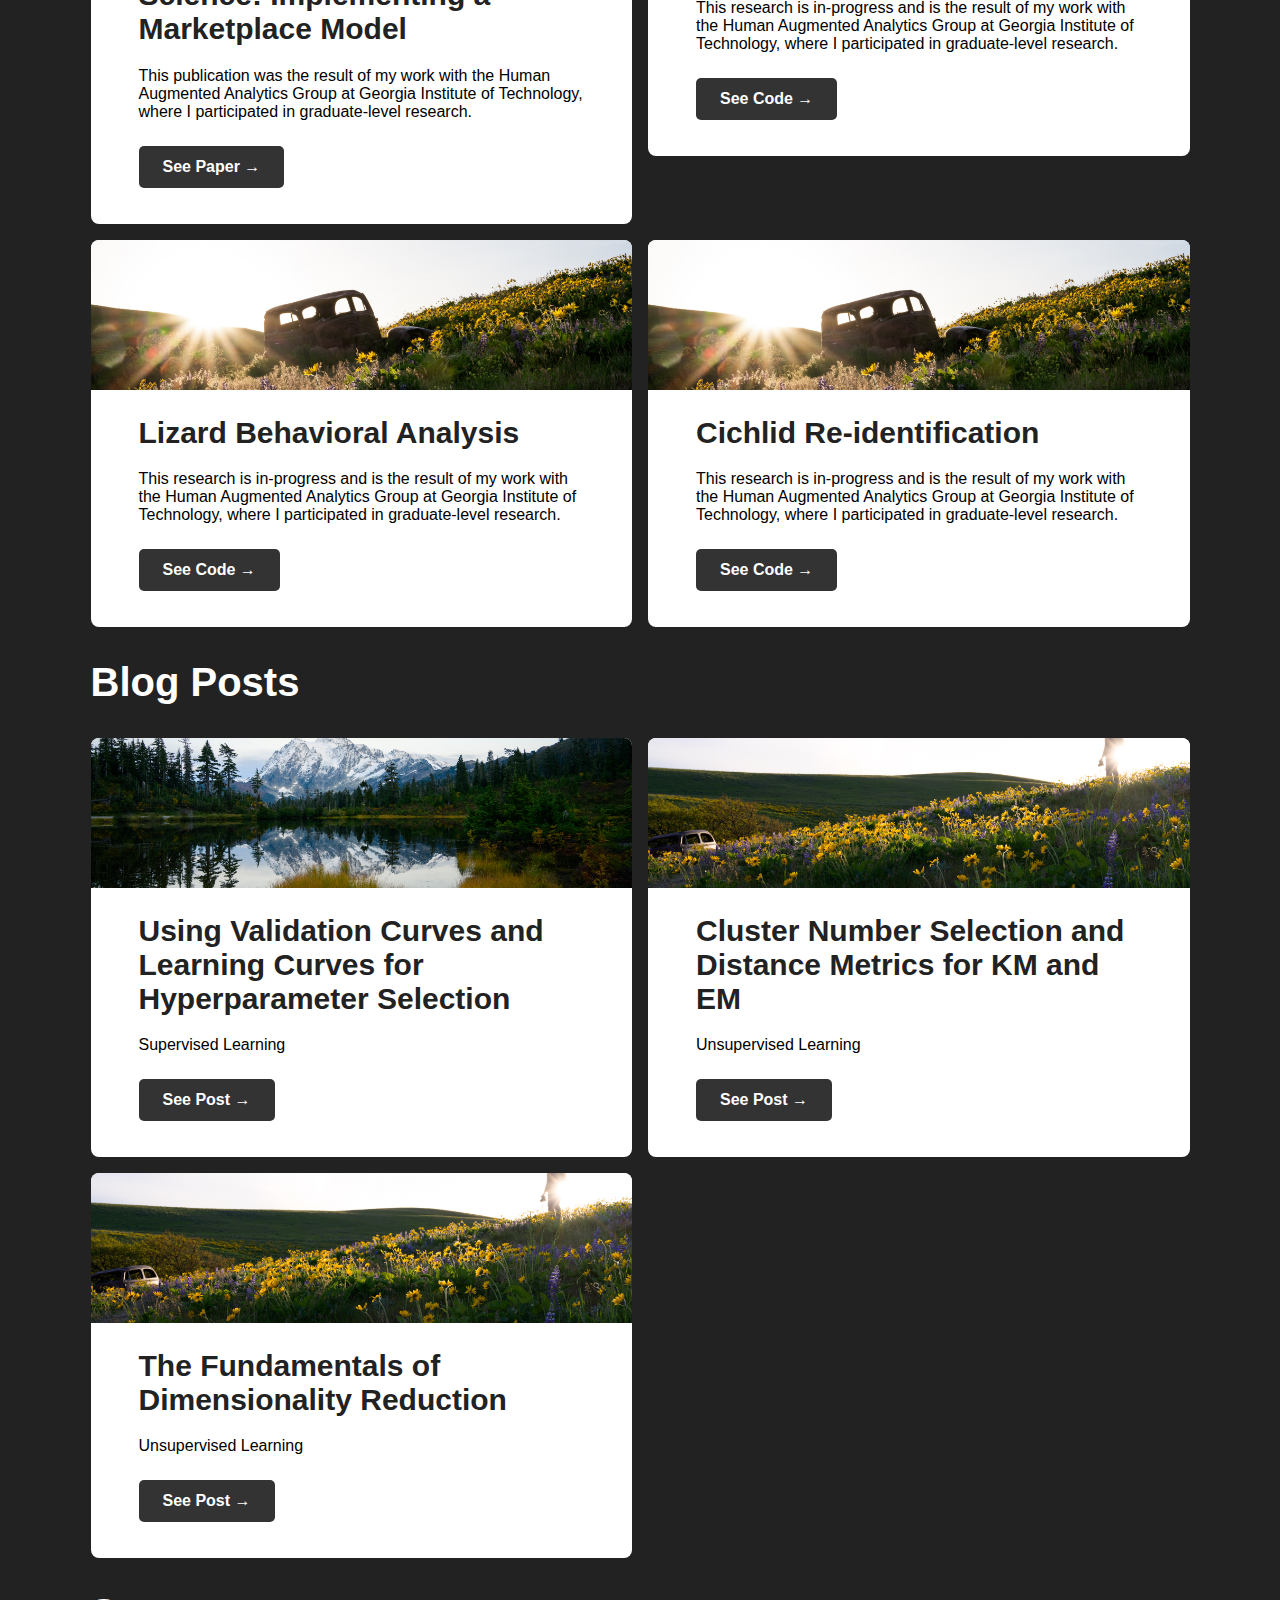
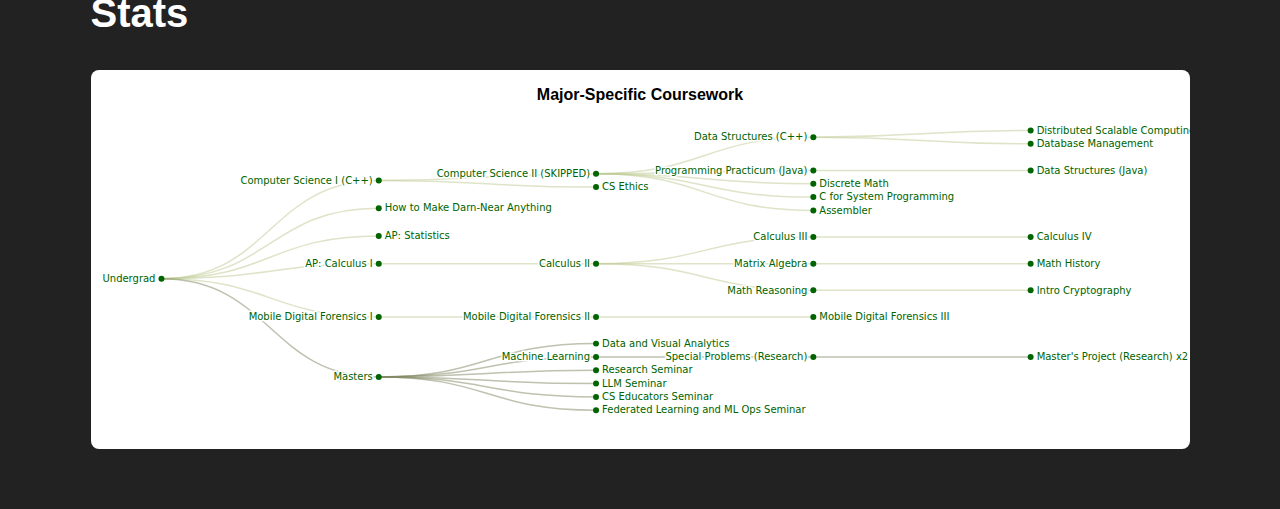
==== commit e29a54dd: "Updates to Main Page" ====
--- a/index.html
+++ b/index.html
@@ -71,7 +71,7 @@
                     <div class="card"><img class="card-photos" src="images/card-photo-2.jpg">
                       <div class="card-content">
                         <h1 class="card-header-text">Developing a Research Framework for Online Higher Education in Computer Science: Implementing a Marketplace Model</h1>
-                        <p class="card-paragraph-text">This publication was the result of my work with the Human Augmented Analytics Group at Georgia Institute of Technology, where are participated in graduate-level research.</p>
+                        <p class="card-paragraph-text">This publication was the result of my work with the Human Augmented Analytics Group at Georgia Institute of Technology, where I participated in graduate-level research.</p>
                         <a href="https://ieeexplore.ieee.org/abstract/document/10748239" target="_blank"><button class="card-buttons">See Paper <span>&rarr;</span></button></a>
                       </div>
                     </div>
@@ -80,7 +80,7 @@
                     <div class="card"><img class="card-photos" src="images/card-photo-7.jpg">
                       <div class="card-content">
                         <h1 class="card-header-text">BioBoost: Boosting Rare Class Detection with Trajectory-Aided Annotation</h1>
-                        <p class="card-paragraph-text">Research In-progress.</p>
+                        <p class="card-paragraph-text">This research is in-progress and is the result of my work with the Human Augmented Analytics Group at Georgia Institute of Technology, where I participated in graduate-level research.</p>
                         <a href="https://github.com/Human-Augment-Analytics/Bio-Boost" target="_blank"><button class="card-buttons">See Code <span>&rarr;</span></button></a>
                       </div>
                     </div>
@@ -88,18 +88,18 @@
                 <div class="grid-div">
                     <div class="card"><img class="card-photos" src="images/card-photo-7.jpg">
                       <div class="card-content">
+                        <h1 class="card-header-text">Lizard Behavioral Analysis</h1>
+                        <p class="card-paragraph-text">This research is in-progress and is the result of my work with the Human Augmented Analytics Group at Georgia Institute of Technology, where I participated in graduate-level research.</p>
+                        <a href="https://github.com/Human-Augment-Analytics/Lizard-Pose-Estimation-and-Evaluation" target="_blank"><button class="card-buttons">See Code <span>&rarr;</span></button></a>
+                      </div>
+                    </div>
+                </div>
+                <div class="grid-div">
+                    <div class="card"><img class="card-photos" src="images/card-photo-7.jpg">
+                      <div class="card-content">
                         <h1 class="card-header-text">Cichlid Re-identification</h1>
-                        <p class="card-paragraph-text">Research In-progress.</p>
+                        <p class="card-paragraph-text">This research is in-progress and is the result of my work with the Human Augmented Analytics Group at Georgia Institute of Technology, where I participated in graduate-level research.</p>
                         <a href="https://github.com/Human-Augment-Analytics/CichlidBowerTracking" target="_blank"><button class="card-buttons">See Code <span>&rarr;</span></button></a>
-                      </div>
-                    </div>
-                </div>
-                <div class="grid-div">
-                    <div class="card"><img class="card-photos" src="images/card-photo-7.jpg">
-                      <div class="card-content">
-                        <h1 class="card-header-text">Lizard Behavioral Analysis</h1>
-                        <p class="card-paragraph-text">Research In-progress.</p>
-                        <a href="https://github.com/Human-Augment-Analytics/Lizard-Pose-Estimation-and-Evaluation" target="_blank"><button class="card-buttons">See Code <span>&rarr;</span></button></a>
                       </div>
                     </div>
                 </div>
@@ -172,12 +172,14 @@
         <div id="kaileys-stats">
             <h2>Stats</h2>
             <div class="grid"> 
+                <!--
                 <div class="grid-div">
                     <div id="bubble-chart" class="container"></div>
                 </div>
                 <div class="grid-div">
                     <div id="bar-chart" class="container"></div>
-                </div>
+                </div> 
+                -->
                 <div class="grid-div-long">
                     <div id="tree" class="container"></div>   
                 </div>
